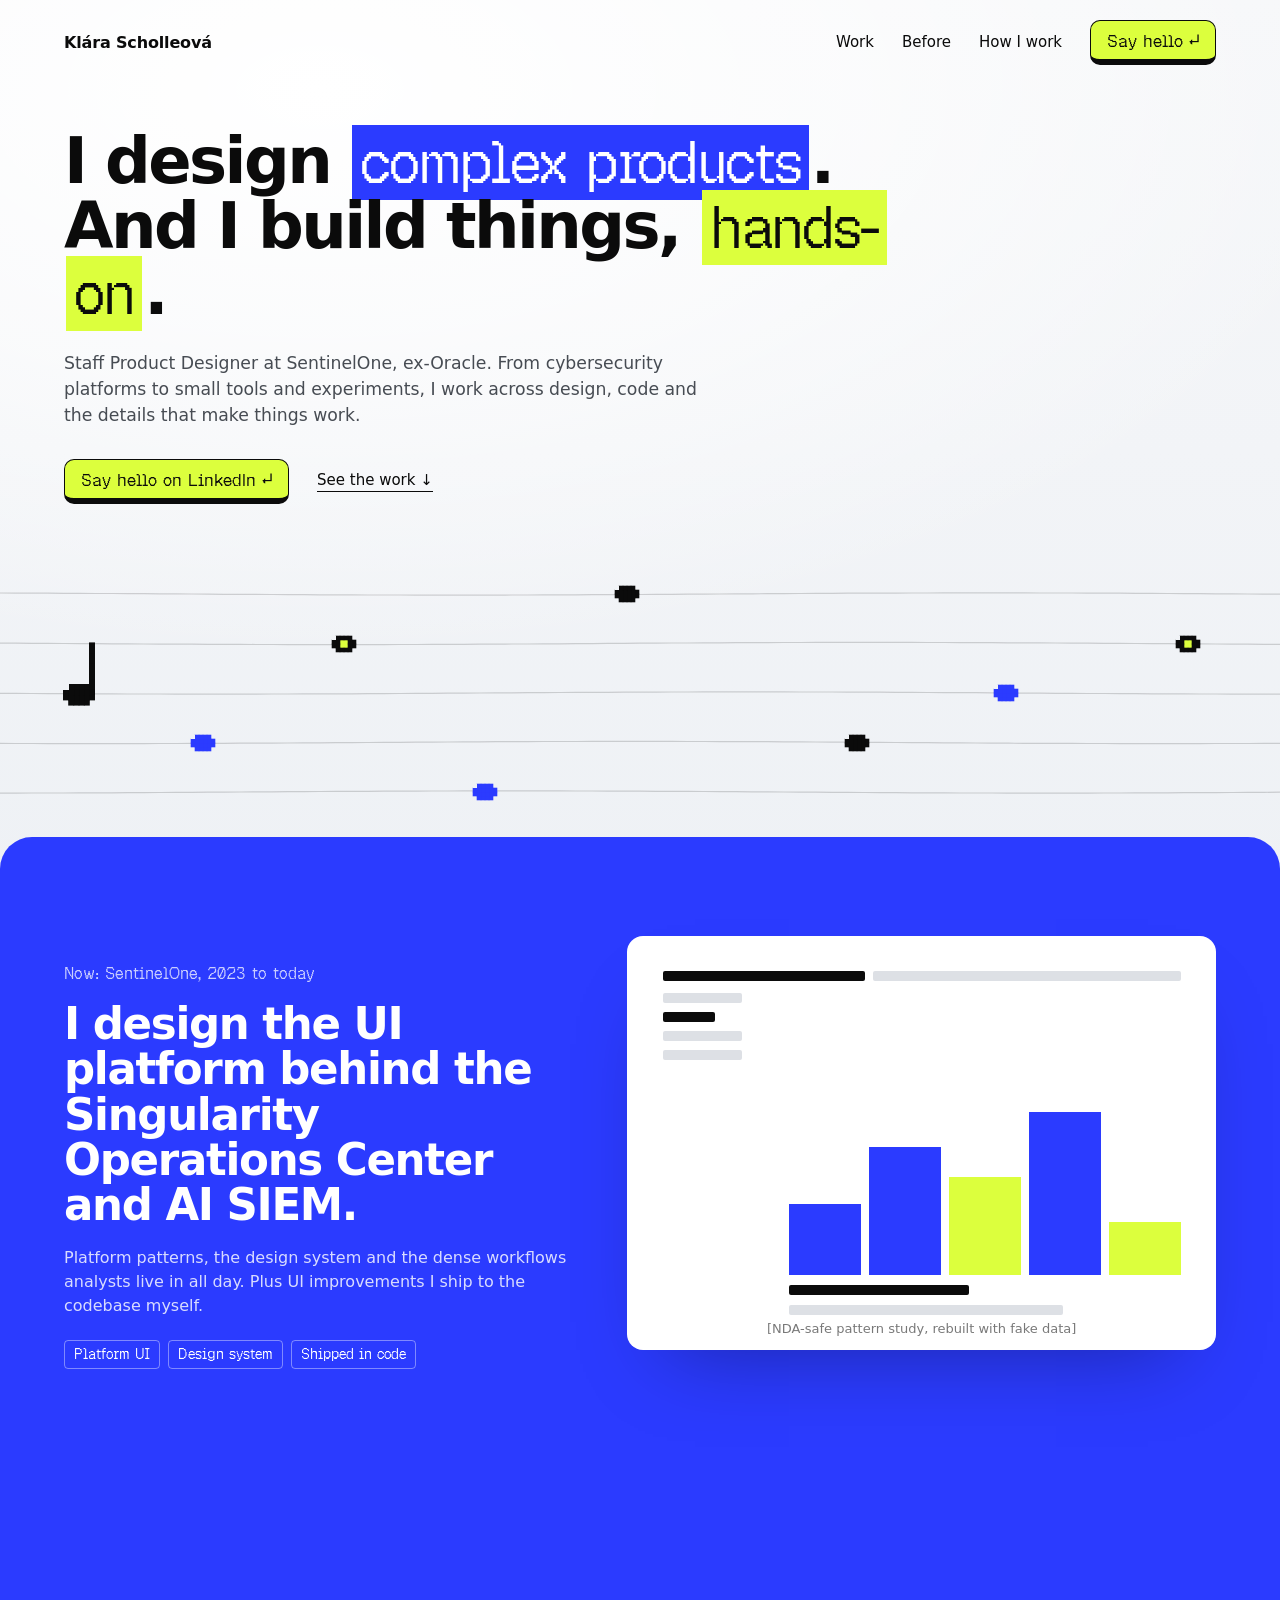
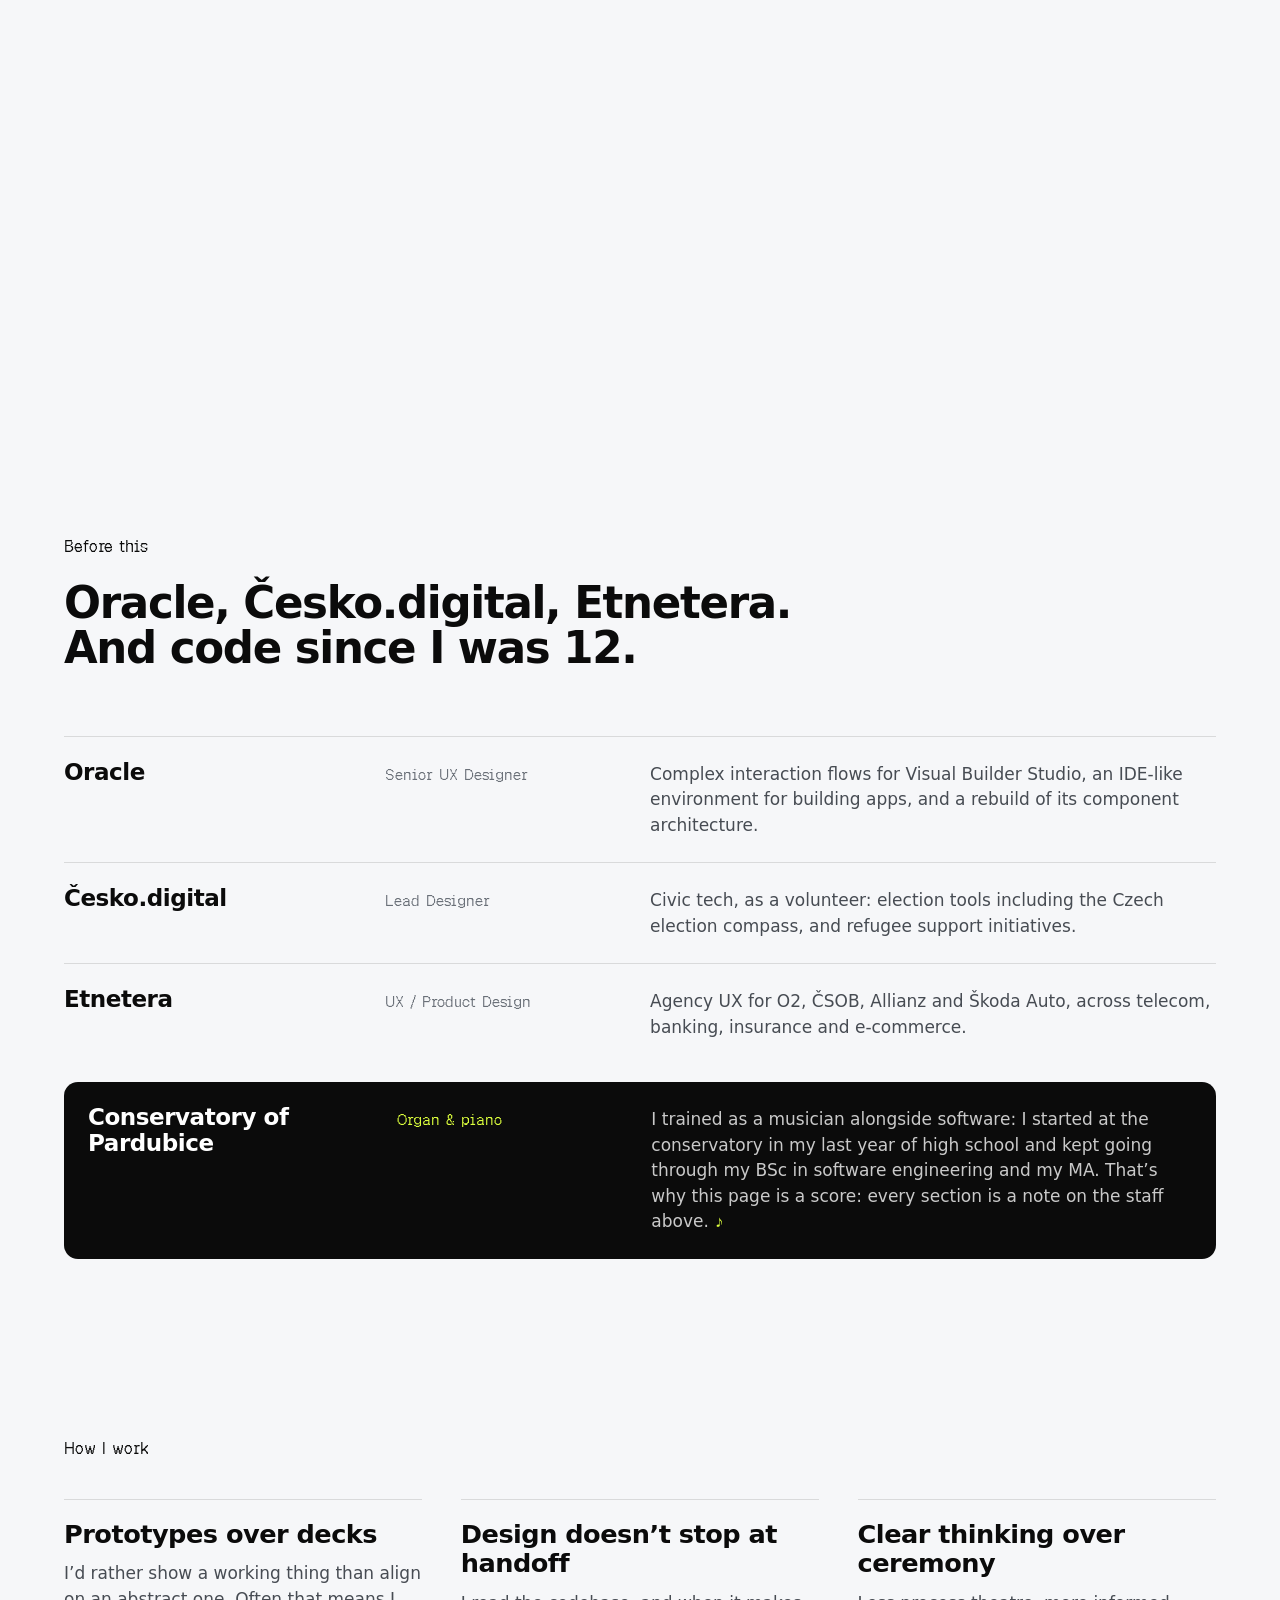
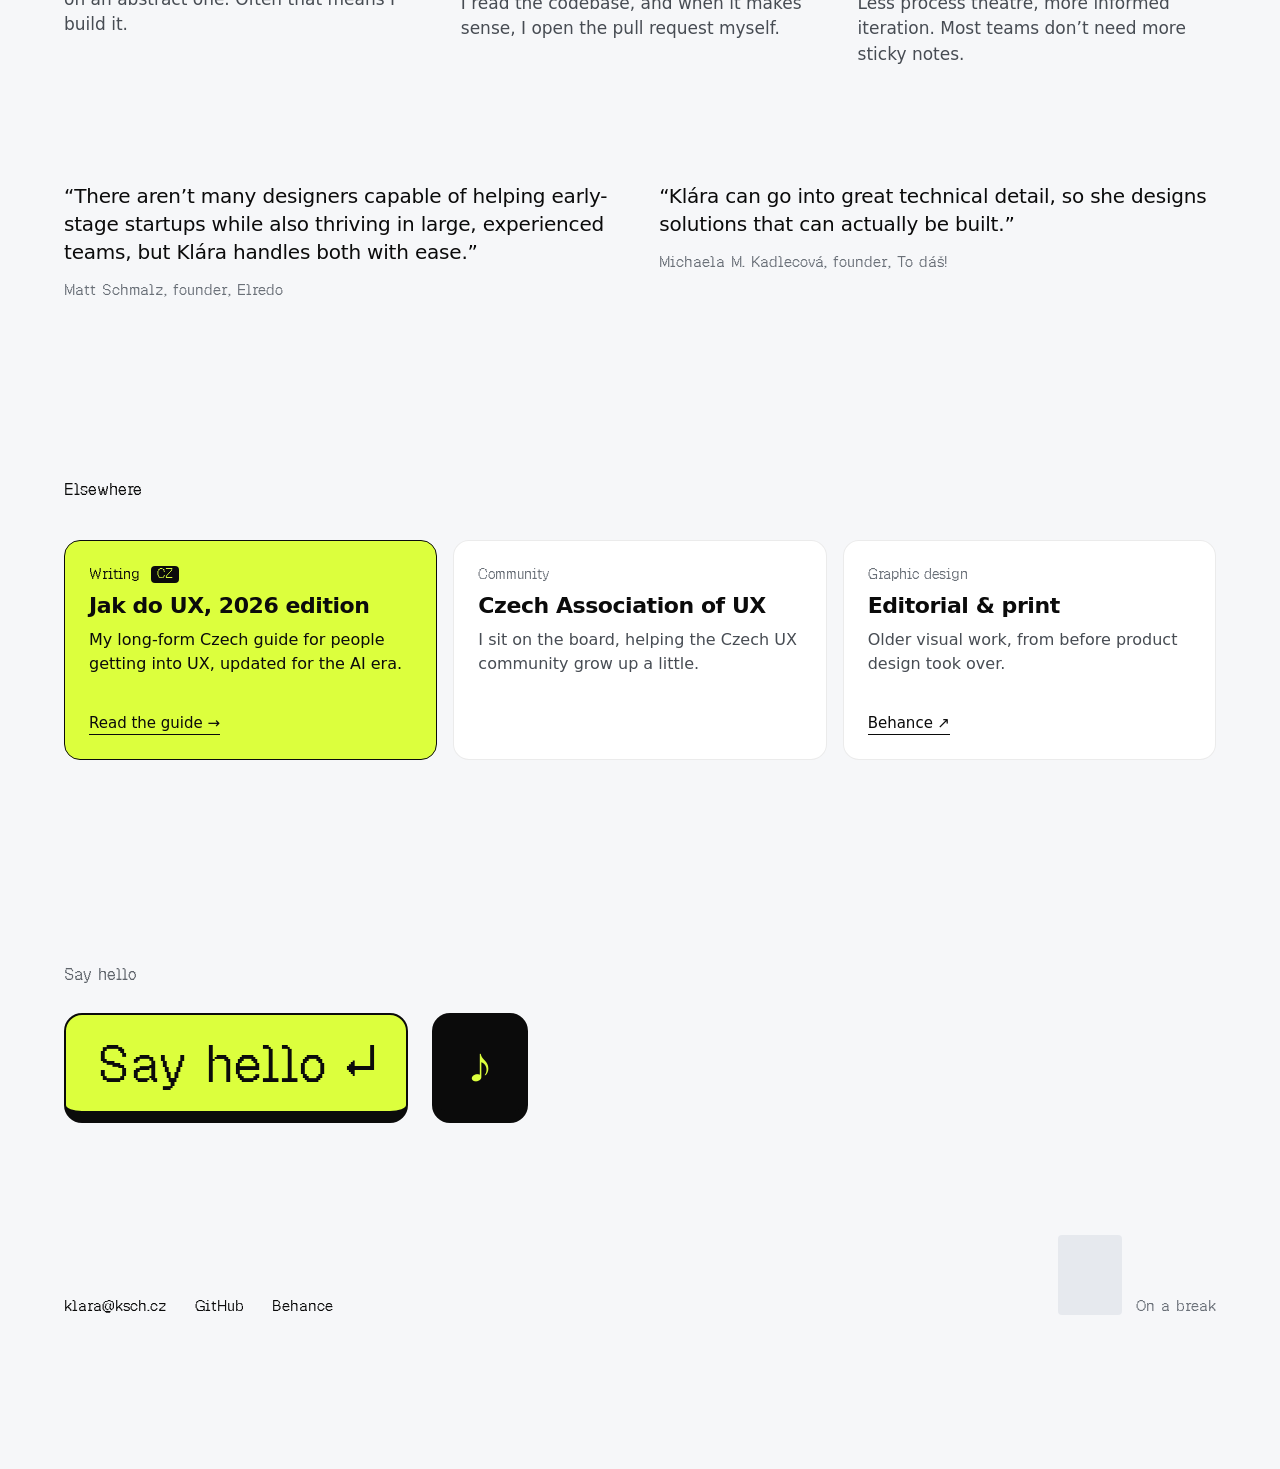
==== index.html @ 22f60520 "Homepage: contact email klara@ksch.cz, project links point straight to ksch.cz Co-Authored-By: Claud" ====
<!doctype html>
<html lang="en">
<head>
<meta charset="utf-8">
<meta name="viewport" content="width=device-width, initial-scale=1, viewport-fit=cover">
<title>Klára Scholleová — Staff Product Designer</title>
<meta name="description" content="Staff Product Designer at SentinelOne, ex-Oracle. I design complex products, and I build things, hands-on.">
<meta http-equiv="Content-Security-Policy" content="default-src 'self'; style-src 'self' 'unsafe-inline' https://fonts.googleapis.com; font-src 'self' https://fonts.gstatic.com; script-src 'self' 'unsafe-inline'; img-src 'self' data:; frame-src 'self' https://klarasch.github.io; connect-src 'self';">
<meta name="theme-color" content="#F6F7F9">
<link rel="preconnect" href="https://fonts.googleapis.com">
<link rel="preconnect" href="https://fonts.gstatic.com" crossorigin>
<link rel="stylesheet" href="https://fonts.googleapis.com/css2?family=Schibsted+Grotesk:wght@400;500;600&display=swap">
<link rel="preload" href="assets/fonts/geist-pixel-square.woff2" as="font" type="font/woff2" crossorigin>
<link rel="stylesheet" href="assets/home.css">
</head>
<body>

<div id="bg" aria-hidden="true"></div>

<div id="navbg" aria-hidden="true"></div>
<nav id="nav" aria-label="Main">
  <a href="#top" class="name" id="navName">Klára Scholleová</a>
  <div class="right">
    <div class="links" id="navLinks"><a class="lnk" href="#stage">Work</a><a class="lnk" href="#before">Before</a><a class="lnk" href="#how">How I work</a></div>
    <a class="key sm off" id="navHello" data-sent href="https://www.linkedin.com/in/klara-scholleova/" target="_blank" rel="noopener">Say hello ↵</a>
  </div>
</nav>

<!-- The page as a score: five lines, one note per section, a playhead for scroll. -->
<div id="staff" role="navigation" aria-label="Page score">
  <div id="staffTilt">
    <svg aria-hidden="true"><path id="sl0"/><path id="sl1"/><path id="sl2"/><path id="sl3"/><path id="sl4"/></svg>
    <div id="playhead"></div>
    <div id="notes"></div>
    <span id="nowTag"></span>
  </div>
</div>

<main>

<header id="top">
  <div id="heroInner">
    <h1>I design <span class="hl b">complex products</span>. And I build things, <span class="hl l">hands-on</span>.</h1>
    <p class="lede">Staff Product Designer at SentinelOne, ex-Oracle. From cybersecurity platforms to small tools and experiments, I work across design, code and the details that make things work.</p>
    <div class="ctas" id="heroCtas">
      <a class="key sm" data-sent href="https://www.linkedin.com/in/klara-scholleova/" target="_blank" rel="noopener">Say hello on LinkedIn ↵</a>
      <a class="lnk u" href="#stage">See the work ↓</a>
    </div>
  </div>
</header>

<section id="stage" aria-label="Selected work">
  <div id="stageInner">

    <article class="scene dark" data-bg="#2B3BFF" data-fg="#FFFFFF" data-label="SentinelOne" data-col="#2B3BFF" data-line="3">
      <div class="txt">
        <div class="eyebrow">Now: SentinelOne, 2023 to today</div>
        <h2>I design the UI platform behind the Singularity Operations Center and AI SIEM.</h2>
        <p>Platform patterns, the design system and the dense workflows analysts live in all day. Plus UI improvements I ship to the codebase myself.</p>
        <div class="tags"><span class="tag">Platform UI</span><span class="tag">Design system</span><span class="tag">Shipped in code</span></div>
      </div>
      <div class="vis">
        <div class="screen sk" style="background:#fff">
          <div class="row"><div class="bar a" style="background:#0B0B0B"></div><div class="bar b" style="background:#DDE0E5"></div></div>
          <div class="body">
            <div class="side"><div class="bar b" style="background:#DDE0E5"></div><div class="bar a" style="background:#0B0B0B"></div><div class="bar b" style="background:#DDE0E5"></div><div class="bar b" style="background:#DDE0E5"></div></div>
            <div class="main">
              <div class="cols"><div style="height:40%;background:#2B3BFF"></div><div style="height:72%;background:#2B3BFF"></div><div style="height:55%;background:#DCFF3D"></div><div style="height:92%;background:#2B3BFF"></div><div style="height:30%;background:#DCFF3D"></div></div>
              <div class="bar a" style="background:#0B0B0B"></div><div class="bar b" style="background:#DDE0E5"></div>
            </div>
          </div>
          <div class="media-note" style="color:#0B0B0B">[NDA-safe pattern study, rebuilt with fake data]</div>
        </div>
      </div>
    </article>

    <article class="scene" data-bg="#DCFF3D" data-fg="#0B0B0B" data-label="Slaydy" data-col="#DCFF3D" data-line="1">
      <div class="txt">
        <div class="eyebrow">Tools for designers <span class="num">01</span></div>
        <h2>Slaydy. A deck skill anyone can make their own.</h2>
        <p>A meta skill. I design the whole platform: the runtime, its UI, the layouts and the editing. Anyone can train it on their brand, and from then on it turns a sentence into a deck in that brand, still editable by hand.</p>
        <div class="tags"><span class="tag">Meta skill</span><span class="tag">Brand training</span><span class="tag">Editable HTML decks</span></div>
        <a class="go lnk u" href="https://ksch.cz/slaydy/" target="_blank" rel="noopener">See Slaydy ↗</a>
      </div>
      <div class="vis wide">
        <div class="screen" style="background:#e9e6df">
          <iframe title="Slaydy in motion" data-src="media/slaydy-promo.html" loading="lazy" tabindex="-1" style="background:#e9e6df"></iframe>
        </div>
      </div>
    </article>

    <article class="scene" data-bg="#FFFFFF" data-fg="#0B0B0B" data-label="Stavy" data-col="#2B3BFF" data-line="4">
      <div class="txt">
        <div class="eyebrow">Tools for designers <span class="num b">02</span></div>
        <h2>Stavy. Every state of a vibe-coded prototype, on one canvas.</h2>
        <p>Code prototypes lose the bird’s-eye view Figma gave us. Stavy brings it back: a map of every screen and state, a live player and guided tours, without touching the prototype’s code.</p>
        <div class="tags"><span class="tag">Open standard</span><span class="tag">State canvas</span><span class="tag">Guided tours</span></div>
        <a class="go lnk u" href="https://ksch.cz/stavy/" target="_blank" rel="noopener">See Stavy ↗</a>
      </div>
      <div class="vis wide">
        <div class="screen" style="background:#f4f4f5">
          <iframe title="Stavy in motion" data-src="media/stavy-promo.html" loading="lazy" tabindex="-1" style="background:#f4f4f5"></iframe>
        </div>
      </div>
    </article>

    <article class="scene dark" data-bg="#0B0B0B" data-fg="#FFFFFF" data-label="Koffbeat" data-col="#0B0B0B" data-line="0">
      <div class="txt">
        <div class="eyebrow">Experiments</div>
        <h2>Koffbeat. A rhythm trainer, made for fun and still useful.</h2>
        <p>Read a rhythm, tap it with one hand or two, and move up level by level, all the way to three against two.</p>
        <div class="tags"><span class="tag">Side project</span><span class="tag">One or two hands</span><span class="tag">EN / CZ</span></div>
        <a class="go lnk u" href="https://ksch.cz/koffbeat/" target="_blank" rel="noopener">Play Koffbeat ↗</a>
      </div>
      <div class="vis wide">
        <div class="screen" style="background:#f6f4f0">
          <iframe title="Koffbeat in motion" data-src="media/koffbeat-promo.html" loading="lazy" tabindex="-1" style="background:#f6f4f0"></iframe>
        </div>
      </div>
    </article>

  </div>
</section>

<section id="before" class="wrap">
  <div class="eyebrow">Before this</div>
  <h2 class="rv">Oracle, Česko.digital, Etnetera. And code since I was 12.</h2>
  <ul class="log rv">
    <li><span class="org">Oracle</span><span class="role">Senior UX Designer</span><p class="what">Complex interaction flows for Visual Builder Studio, an IDE-like environment for building apps, and a rebuild of its component architecture.</p></li>
    <li><span class="org">Česko.digital</span><span class="role">Lead Designer</span><p class="what">Civic tech, as a volunteer: election tools including the Czech election compass, and refugee support initiatives.</p></li>
    <li><span class="org">Etnetera</span><span class="role">UX / Product Design</span><p class="what">Agency UX for O2, ČSOB, Allianz and Škoda Auto, across telecom, banking, insurance and e-commerce.</p></li>
    <li class="music"><span class="org">Conservatory of Pardubice</span><span class="role">Organ &amp; piano</span><p class="what">I trained as a musician alongside software: I started at the conservatory in my last year of high school and kept going through my BSc in software engineering and my MA. That’s why this page is a score: every section is a note on the staff above. <span class="clefnote">♪</span></p></li>
  </ul>
</section>

<section id="how" class="wrap">
  <div class="eyebrow">How I work</div>
  <div class="principles">
    <div class="rv"><div class="t">Prototypes over decks</div><p>I’d rather show a working thing than align on an abstract one. Often that means I build it.</p></div>
    <div class="rv"><div class="t">Design doesn’t stop at handoff</div><p>I read the codebase, and when it makes sense, I open the pull request myself.</p></div>
    <div class="rv"><div class="t">Clear thinking over ceremony</div><p>Less process theatre, more informed iteration. Most teams don’t need more sticky notes.</p></div>
  </div>
  <div id="words" class="rv">
    <figure><blockquote>“There aren’t many designers capable of helping early-stage startups while also thriving in large, experienced teams, but Klára handles both with ease.”</blockquote><figcaption>Matt Schmalz, founder, Elredo</figcaption></figure>
    <figure><blockquote>“Klára can go into great technical detail, so she designs solutions that can actually be built.”</blockquote><figcaption>Michaela M. Kadlecová, founder, To dáš!</figcaption></figure>
  </div>
</section>

<section id="elsewhere" class="wrap">
  <div class="eyebrow">Elsewhere</div>
  <div class="cards">
    <a class="card lime rv" href="/jak-do-ux/"><span class="k">Writing <span class="num">CZ</span></span><span class="t">Jak do UX, 2026 edition</span><p>My long-form Czech guide for people getting into UX, updated for the AI era.</p><span class="more u" style="align-self:flex-start">Read the guide →</span></a>
    <div class="card rv"><span class="k">Community</span><span class="t">Czech Association of UX</span><p>I sit on the board, helping the Czech UX community grow up a little.</p></div>
    <a class="card rv" href="https://www.behance.net/klarasch" target="_blank" rel="noopener"><span class="k">Graphic design</span><span class="t">Editorial &amp; print</span><p>Older visual work, from before product design took over.</p><span class="more u" style="align-self:flex-start">Behance ↗</span></a>
  </div>
</section>

<footer id="hello" class="wrap">
  <div class="eyebrow">Say hello</div>
  <div class="keys">
    <a class="key lg" id="footHello" data-sent href="https://www.linkedin.com/in/klara-scholleova/" target="_blank" rel="noopener">Say hello ↵</a>
    <button class="key lg ink" id="playSch" aria-label="Play my name">♪</button>
  </div>
  <p id="schHint" aria-live="polite"></p>
  <div class="base">
    <div class="l"><a class="lnk" href="mailto:klara@ksch.cz">klara@ksch.cz</a><a class="lnk" href="https://github.com/klarasch" target="_blank" rel="noopener">GitHub</a><a class="lnk" href="https://www.behance.net/klarasch" target="_blank" rel="noopener">Behance</a></div>
    <div class="me"><div class="photo" role="img" aria-label="Photo of Klára"></div><div>On a break</div></div>
  </div>
</footer>

</main>

<script src="assets/home.js"></script>
</body>
</html>
---- assets/home.css ----
/* Klára Scholleová — homepage (scenes, keycap, plucked staff) */
@font-face {
  font-family: 'Geist Pixel Square';
  src: url('fonts/geist-pixel-square.woff2') format('woff2');
  font-display: swap;
}

:root {
  --blue: #2B3BFF;
  --ink: #0B0B0B;
  --lime: #DCFF3D;
  --mist: #F6F7F9;
  --grey: #474C53;
  --grey-2: #6A7078;
  --pad: clamp(20px, 5vw, 80px);
  --H: 900px;            /* viewport height, capped; set by JS */
  --hdr: 64px;           /* height scenes must clear on phones */
  --pix: 'Geist Pixel Square', ui-monospace, monospace;
  --ease: cubic-bezier(.2, .8, .2, 1);
}
@media (max-width: 719px) { :root { --pad: 20px; --hdr: 60px; } }

* { box-sizing: border-box; }
html { scroll-behavior: smooth; -webkit-text-size-adjust: 100%; }
body {
  margin: 0;
  background: var(--mist);
  color: var(--ink);
  font-family: 'Schibsted Grotesk', system-ui, sans-serif;
  -webkit-font-smoothing: antialiased;
  overflow-x: clip;
}
a { color: inherit; text-decoration: none; }
::selection { background: var(--lime); color: var(--ink); }
.pix { font-family: var(--pix); font-weight: 400; }
.lnk { transition: opacity .2s; }
.lnk:hover { opacity: .6; }
.u { border-bottom: 1px solid currentColor; padding-bottom: 2px; }
.sr { position: absolute; width: 1px; height: 1px; overflow: hidden; clip: rect(0 0 0 0); white-space: nowrap; }

/* ---------- background ---------- */
#bg {
  position: fixed; inset: 0; z-index: 0; pointer-events: none;
  background: linear-gradient(180deg, #F6F7F9 0%, #EEF1F5 100%);
}

/* ---------- keycap ---------- */
.key {
  position: relative; display: inline-flex; align-items: center; gap: 10px;
  font-family: var(--pix); color: var(--ink); background: var(--lime);
  border: 1.5px solid var(--ink); border-bottom-width: 6px; border-radius: 10px;
  cursor: pointer; user-select: none; -webkit-user-select: none;
  transform: perspective(500px) rotateX(var(--rx, 0deg)) rotateY(var(--ry, 0deg));
  transition: transform .35s cubic-bezier(.3, 1.9, .45, 1), border-bottom-width .1s;
}
.key:active { transform: perspective(500px) translateY(4px); border-bottom-width: 2px; transition: transform .06s, border-bottom-width .06s; }
.key.sm { font-size: 17px; padding: 9px 16px 7px; }
.key.lg { font-size: clamp(28px, 4vw, 56px); padding: .32em .6em .26em; border-width: 2px; border-bottom-width: 12px; border-radius: 18px; }
.key.lg:active { border-bottom-width: 4px; transform: perspective(500px) translateY(8px); }
.key.ink { background: var(--ink); color: var(--lime); }
.key:focus-visible { outline: 3px solid var(--blue); outline-offset: 4px; }
@keyframes pop { 0% { opacity: 0; transform: translate(-50%, 0) scale(.6); } 25% { opacity: 1; } 100% { opacity: 0; transform: translate(-50%, -70px) scale(1); } }
.pop {
  position: absolute; left: 50%; top: -8px; pointer-events: none;
  font-family: var(--pix); font-size: 28px; color: var(--ink); background: var(--lime);
  padding: 2px 6px; border-radius: 4px; animation: pop 1.1s ease-out forwards;
}

/* ---------- nav ---------- */
#navbg {
  position: fixed; top: 0; left: 0; right: 0; z-index: 7; pointer-events: none;
  height: 84px; background: rgba(246, 247, 249, .84);
  -webkit-backdrop-filter: blur(14px); backdrop-filter: blur(14px);
  border-bottom: 1px solid rgba(11, 11, 11, .06);
  opacity: 0; transition: opacity .3s;
}
#nav {
  position: fixed; top: 0; left: 0; right: 0; z-index: 8;
  display: flex; justify-content: space-between; align-items: center; gap: 16px;
  padding: 0 var(--pad); height: 84px; color: var(--ink); transition: color .4s;
}
#nav .name { font-size: 16px; font-weight: 600; letter-spacing: -.01em; white-space: nowrap; }
#nav .right { display: flex; align-items: center; gap: 28px; }
#nav .links { display: flex; gap: 28px; font-size: 15px; font-weight: 500; }
@media (max-width: 719px) { #nav .links { display: none; } }
/* the nav's Say hello only shows once the hero's own button has scrolled away (and not over the footer's) */
#navHello { transition: opacity .3s, transform .3s, visibility 0s; }
#navHello.off { opacity: 0; visibility: hidden; transform: translateY(-8px); pointer-events: none; transition: opacity .25s, transform .25s, visibility 0s .25s; }

/* ---------- staff ---------- */
#staff { position: fixed; inset: 0; z-index: 9; pointer-events: none; }
#staffTilt { position: absolute; inset: 0; transform-origin: 50% 70%; }
#staff svg { position: absolute; inset: 0; width: 100%; height: 100%; overflow: visible; }
#staff path { fill: none; stroke-width: 1.2; }
#playhead { position: absolute; width: 1.5px; transition: opacity .4s; }
#nowTag { position: absolute; font-family: var(--pix); font-size: 12px; white-space: nowrap; color: var(--blue); transition: opacity .3s; }
.nt { position: absolute; padding: 0; border: 0; background: transparent; cursor: pointer; width: 40px; height: 40px; pointer-events: auto; opacity: 0; transition: opacity .5s ease; -webkit-tap-highlight-color: transparent; }
.nt .hd { position: absolute; left: 50%; top: 50%; transition: transform .3s cubic-bezier(.3, 1.7, .5, 1); }
.nt:hover .hd, .nt:focus-visible .hd { transform: scale(1.35) !important; }
.nt .tip { position: absolute; left: 34px; top: 50%; transform: translateY(-50%); white-space: nowrap; font-family: var(--pix); font-size: 14px; opacity: 0; transition: opacity .2s; pointer-events: none; }
.nt:hover .tip, .nt:focus-visible .tip { opacity: 1; }
.nt:focus { outline: none; }

main { position: relative; z-index: 1; }
.wrap { max-width: 1600px; margin: 0 auto; padding-left: var(--pad); padding-right: var(--pad); }
.eyebrow { font-family: var(--pix); font-size: 16px; }

/* ---------- hero ---------- */
#top { position: relative; height: calc(var(--H) * .93); }
#heroInner { position: absolute; left: var(--pad); right: var(--pad); top: calc(84px + var(--H) * .05); }
#top h1 { margin: 0; font-size: clamp(34px, min(5vw, calc(var(--H) * .08)), 76px); line-height: 1.02; letter-spacing: -.04em; font-weight: 600; max-width: 13em; }
.hl { font-family: var(--pix); font-weight: 400; font-size: .9em; letter-spacing: -.04em; -webkit-box-decoration-break: clone; box-decoration-break: clone; padding: 0 .14em; margin: 0 .04em; }
.hl.b { background: var(--blue); color: #fff; }
.hl.l { background: var(--lime); color: var(--ink); }
#top .lede { margin: 26px 0 0; font-size: clamp(17px, 1.35vw, 20px); line-height: 1.5; color: var(--grey); max-width: 640px; }
#top .ctas { margin-top: 30px; display: flex; flex-wrap: wrap; align-items: center; gap: 16px 28px; }
#top .ctas .lnk { font-size: 15px; font-weight: 500; }
@media (max-width: 719px) {
  #heroInner { top: calc(72px + var(--H) * .03); }
  #top .lede { margin-top: 18px; }
  #top .ctas { margin-top: 22px; }
}

/* ---------- pinned scenes ---------- */
#stage { position: relative; }
#stageInner { position: sticky; top: 0; height: var(--H); overflow: hidden; background: var(--blue); transition: background .7s var(--ease); }
.scene { position: absolute; inset: 0; pointer-events: none; }
.scene.on { pointer-events: auto; }
.scene .txt, .scene .vis { opacity: 0; }
.scene .txt { transform: translateY(40px); transition: opacity .6s var(--ease), transform .8s var(--ease); }
.scene .vis { transform: translateY(70px) scale(.96); transition: opacity .6s var(--ease), transform .9s var(--ease); }
.scene.past .txt { transform: translateY(-40px); }
.scene.past .vis { transform: translateY(-70px) scale(.96); }
.scene.on .txt { opacity: 1; transform: none; transition-delay: 120ms; }
.scene.on .vis { opacity: 1; transform: translateY(var(--par, 0px)); }

.scene .txt { position: absolute; left: var(--pad); width: 40%; top: calc(var(--H) * .14); }
.scene .vis { position: absolute; right: var(--pad); width: 46%; top: calc(var(--H) * .11); height: calc(var(--H) * .46); }
.scene .vis.wide { height: auto; aspect-ratio: 16 / 9; max-height: calc(var(--H) * .46); }
.scene h2 { margin: 18px 0 0; font-size: clamp(30px, 3.4vw, 54px); line-height: 1.04; letter-spacing: -.03em; font-weight: 600; }
.scene p { margin: 18px 0 0; font-size: clamp(16px, 1.25vw, 19px); line-height: 1.5; opacity: .82; max-width: 520px; }
.scene .eyebrow { opacity: .75; }
.scene .eyebrow:has(.num) { opacity: 1; }
.num { display: inline-block; margin-left: 6px; padding: 1px 6px 2px; border-radius: 4px; font-family: var(--pix); font-size: .85em; line-height: 1.2; vertical-align: 1px; background: var(--ink); color: var(--lime); }
.num.b { background: var(--blue); color: #fff; }
.tags { margin-top: 22px; display: flex; flex-wrap: wrap; gap: 8px; }
.tag { font-family: var(--pix); font-size: 14px; padding: 4px 9px 5px; border-radius: 4px; border: 1px solid rgba(11, 11, 11, .3); }
.dark .tag { border-color: rgba(255, 255, 255, .4); }
.scene .go { display: inline-block; margin-top: 22px; font-size: 15px; font-weight: 500; }

.screen { position: absolute; inset: 0; border-radius: 16px; overflow: hidden; box-shadow: 0 40px 80px -40px rgba(0, 0, 0, .35); }
.screen.sk { padding: 6%; display: flex; flex-direction: column; gap: 12px; }
.sk .row { display: flex; gap: 8px; }
.sk .bar { height: 10px; border-radius: 2px; }
.sk .a { width: 46%; } .sk .b { width: 70%; }
.sk .body { display: flex; gap: 12px; flex: 1; min-height: 0; }
.sk .side { width: 22%; display: flex; flex-direction: column; gap: 9px; }
.sk .main { flex: 1; display: flex; flex-direction: column; gap: 10px; justify-content: flex-end; }
.sk .cols { display: flex; gap: 8px; align-items: flex-end; height: 55%; }
.sk .cols > div { flex: 1; }
.media-note { position: absolute; left: 0; right: 0; bottom: 14px; text-align: center; font-size: 13px; opacity: .55; }
.screen iframe { position: absolute; inset: 0; width: 100%; height: 100%; border: 0; pointer-events: none; background: #08080a; }
/* rendered at desktop size, then scaled to fit, so the app shows its desktop layout */
.screen iframe.scaled { inset: auto; left: 0; top: 0; width: 1280px; height: 800px; transform-origin: 0 0; transform: scale(var(--fit, .5)); }

@media (max-width: 719px) {
  .scene { display: flex; flex-direction: column; gap: 22px; padding: calc(var(--hdr) + 14px) 20px 24px; }
  .scene .txt, .scene .vis { position: relative; left: auto; right: auto; top: auto; width: auto; }
  .scene .vis, .scene .vis.wide { height: auto; aspect-ratio: 16 / 10; max-height: none; flex: none; }
  .scene .vis.wide { aspect-ratio: 16 / 9; }
  .scene h2 { margin-top: 12px; font-size: clamp(24px, 7vw, 30px); }
  .scene p { margin-top: 12px; font-size: 15.5px; }
  .tags { margin-top: 14px; }
  .scene .go { margin-top: 14px; }
  .tag { font-size: 12px; }
  .media-note { font-size: 11px; bottom: 8px; }
}
@media (max-width: 719px) {
  /* keep the bottom fifth free for the big staff */
  .scene { gap: 18px; padding-bottom: calc(var(--H) * .2); }
}
@media (max-width: 719px) and (max-height: 760px) {
  .scene .tags { display: none; }
  .scene h2 { font-size: 24px; }
  .scene p { font-size: 14.5px; line-height: 1.45; }
}

/* ---------- reveal ---------- */
.rv { opacity: 0; transform: translateY(40px); transition: opacity 1s var(--ease), transform 1s var(--ease); }
.rv.seen { opacity: 1; transform: none; }

/* ---------- before ---------- */
#before { padding-top: clamp(140px, 14vw, 220px); }
#before h2, #how h2, #elsewhere h2 { margin: 24px 0 0; font-size: clamp(30px, 3.4vw, 54px); line-height: 1.04; letter-spacing: -.03em; font-weight: 600; max-width: 18em; }
.log { margin: clamp(40px, 5vw, 64px) 0 0; padding: 0; list-style: none; }
.log li { display: grid; grid-template-columns: minmax(180px, 1fr) minmax(160px, .8fr) 2fr; gap: 8px clamp(20px, 3vw, 48px); padding: 22px 0 24px; border-top: 1px solid rgba(11, 11, 11, .12); align-items: baseline; }
.log li:last-child { border-bottom: 1px solid rgba(11, 11, 11, .12); }
.log .org { font-size: clamp(20px, 1.8vw, 26px); font-weight: 600; letter-spacing: -.02em; }
.log .role { font-family: var(--pix); font-size: 15px; color: var(--grey-2); }
.log .what { font-size: 17px; line-height: 1.5; color: var(--grey); margin: 0; max-width: 620px; }
.log li.music { background: var(--ink); color: #fff; border-radius: 14px; padding: 22px 24px 24px; margin-top: 18px; border: 0; }
.log li.music .role { color: var(--lime); }
.log li.music .what { color: rgba(255, 255, 255, .78); }
.clefnote { font-family: var(--pix); color: var(--lime); }
@media (max-width: 860px) {
  .log li { grid-template-columns: 1fr; gap: 4px; }
  .log .what { margin-top: 6px; }
}

/* ---------- how ---------- */
#how { padding-top: clamp(140px, 14vw, 220px); }
.principles { margin-top: 40px; display: flex; flex-wrap: wrap; gap: 40px clamp(24px, 3vw, 48px); }
.principles > div { flex: 1 1 260px; border-top: 1px solid rgba(11, 11, 11, .12); padding-top: 20px; }
.principles > div:nth-child(2) { transition-delay: 120ms; }
.principles > div:nth-child(3) { transition-delay: 240ms; }
.principles .t { font-size: clamp(22px, 2vw, 28px); font-weight: 600; letter-spacing: -.02em; line-height: 1.15; }
.principles p { margin: 12px 0 0; font-size: 17px; line-height: 1.5; color: var(--grey); }
#words { margin-top: clamp(80px, 9vw, 130px); display: flex; flex-wrap: wrap; gap: 32px clamp(24px, 3vw, 48px); }
#words figure { flex: 1 1 380px; margin: 0; }
#words blockquote { margin: 0; font-size: 20px; line-height: 1.4; letter-spacing: -.01em; }
#words figcaption { margin-top: 14px; font-family: var(--pix); font-size: 15px; color: var(--grey-2); }

/* ---------- elsewhere ---------- */
#elsewhere { padding-top: clamp(140px, 14vw, 220px); }
.cards { margin-top: 40px; display: grid; grid-template-columns: repeat(auto-fit, minmax(260px, 1fr)); gap: 16px; }
.card { display: flex; flex-direction: column; gap: 10px; padding: 24px; border-radius: 16px; background: #fff; border: 1px solid rgba(11, 11, 11, .08); min-height: 220px; transition: transform .35s cubic-bezier(.3, 1.9, .45, 1), box-shadow .3s; }
a.card:hover { transform: translateY(-4px); box-shadow: 0 24px 50px -30px rgba(0, 0, 0, .35); }
.card .k { font-family: var(--pix); font-size: 14px; color: var(--grey-2); }
.card .t { font-size: 22px; font-weight: 600; letter-spacing: -.02em; line-height: 1.15; }
.card p { margin: 0; font-size: 16px; line-height: 1.5; color: var(--grey); }
.card .more { margin-top: auto; font-size: 15px; font-weight: 500; }
.card.lime { background: var(--lime); border-color: var(--ink); }
.card.lime p, .card.lime .k { color: var(--ink); }

/* ---------- footer ---------- */
#hello { padding-top: clamp(160px, 16vw, 260px); padding-bottom: clamp(120px, 12vw, 180px); }
#hello .eyebrow { color: #5F646B; }
#hello .keys { margin-top: 28px; display: flex; flex-wrap: wrap; align-items: flex-end; gap: 20px 24px; }
#schHint { margin: 20px 0 0; font-family: var(--pix); font-size: 15px; color: var(--grey-2); min-height: 20px; }
#hello .base { margin-top: 72px; display: flex; flex-wrap: wrap; justify-content: space-between; align-items: flex-end; gap: 32px; font-family: var(--pix); font-size: 15px; }
#hello .base .l { display: flex; gap: 28px; flex-wrap: wrap; }
#hello .me { display: flex; align-items: flex-end; gap: 14px; color: var(--grey-2); }
#hello .photo { width: 64px; height: 80px; background: #E6E9EE; border-radius: 4px; }

@media (prefers-reduced-motion: reduce) {
  html { scroll-behavior: auto; }
  .rv, .scene .txt, .scene .vis { transition-duration: .01s !important; }
}
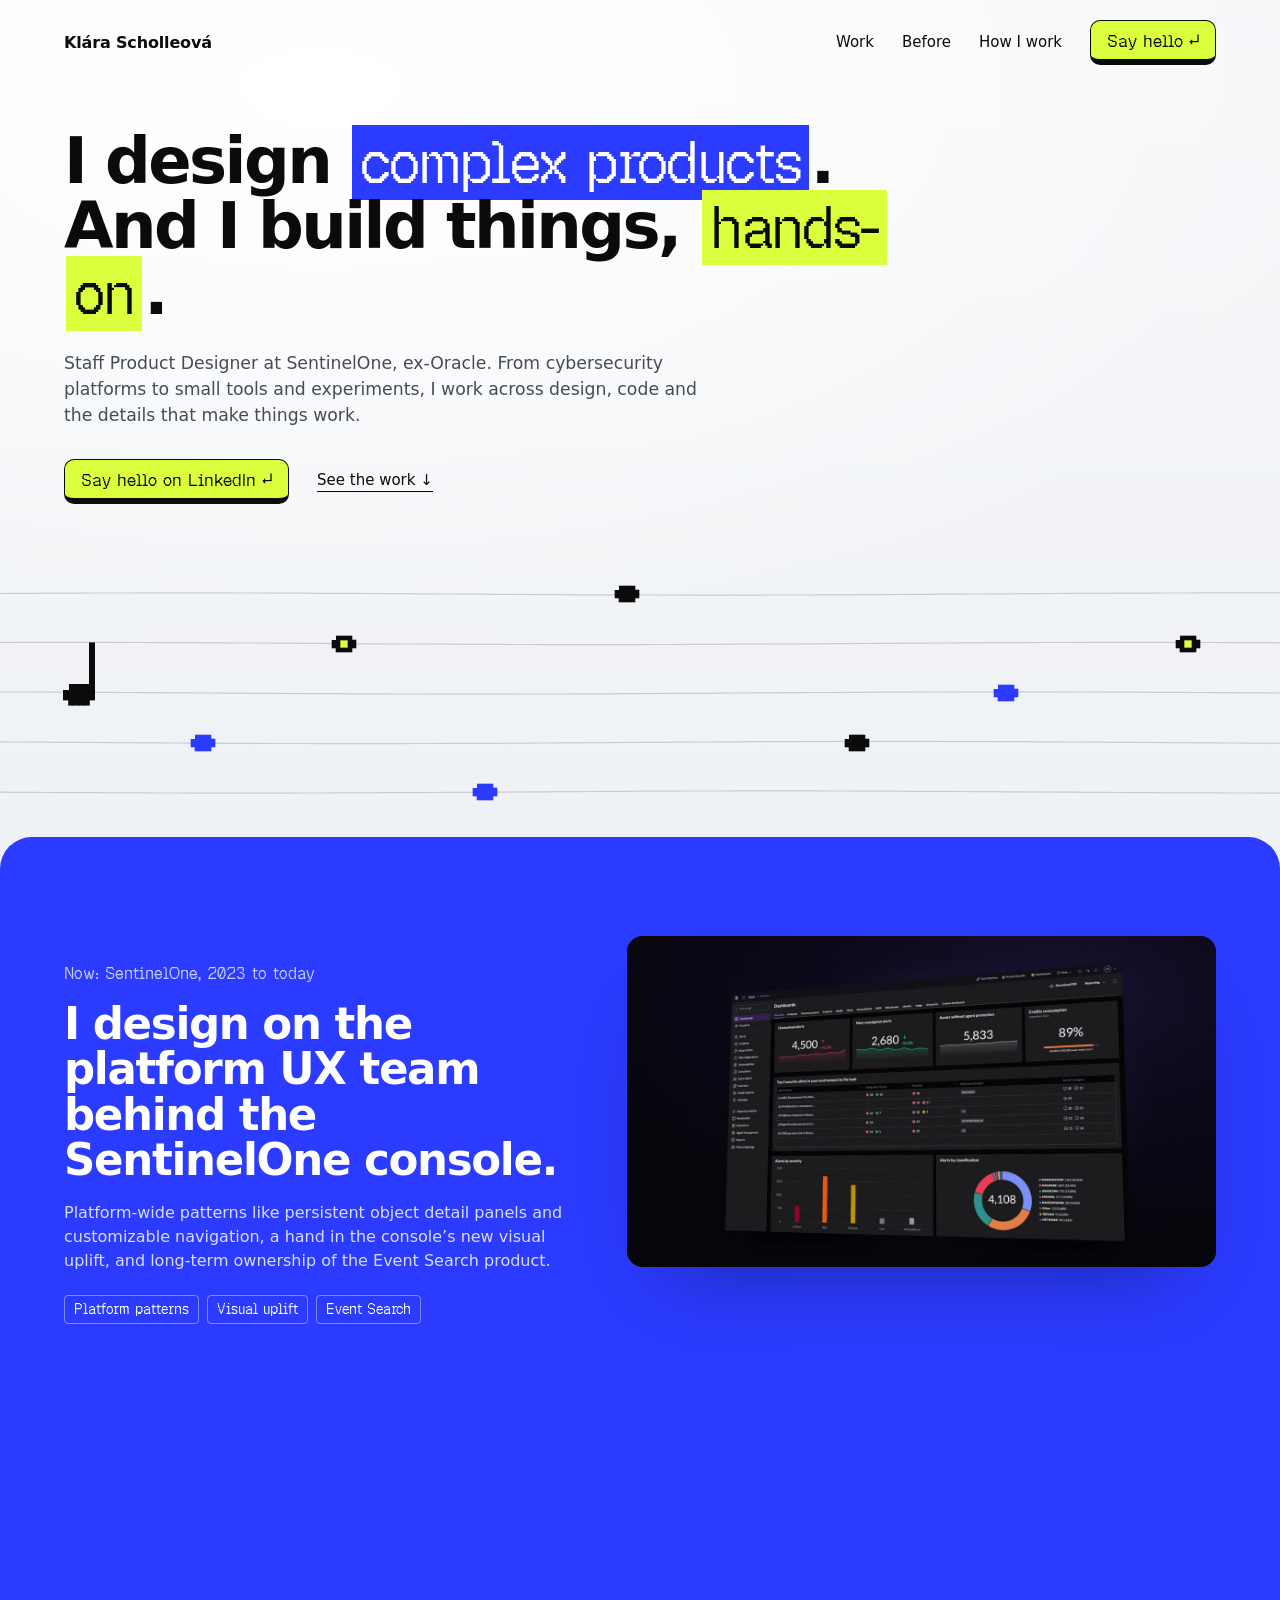
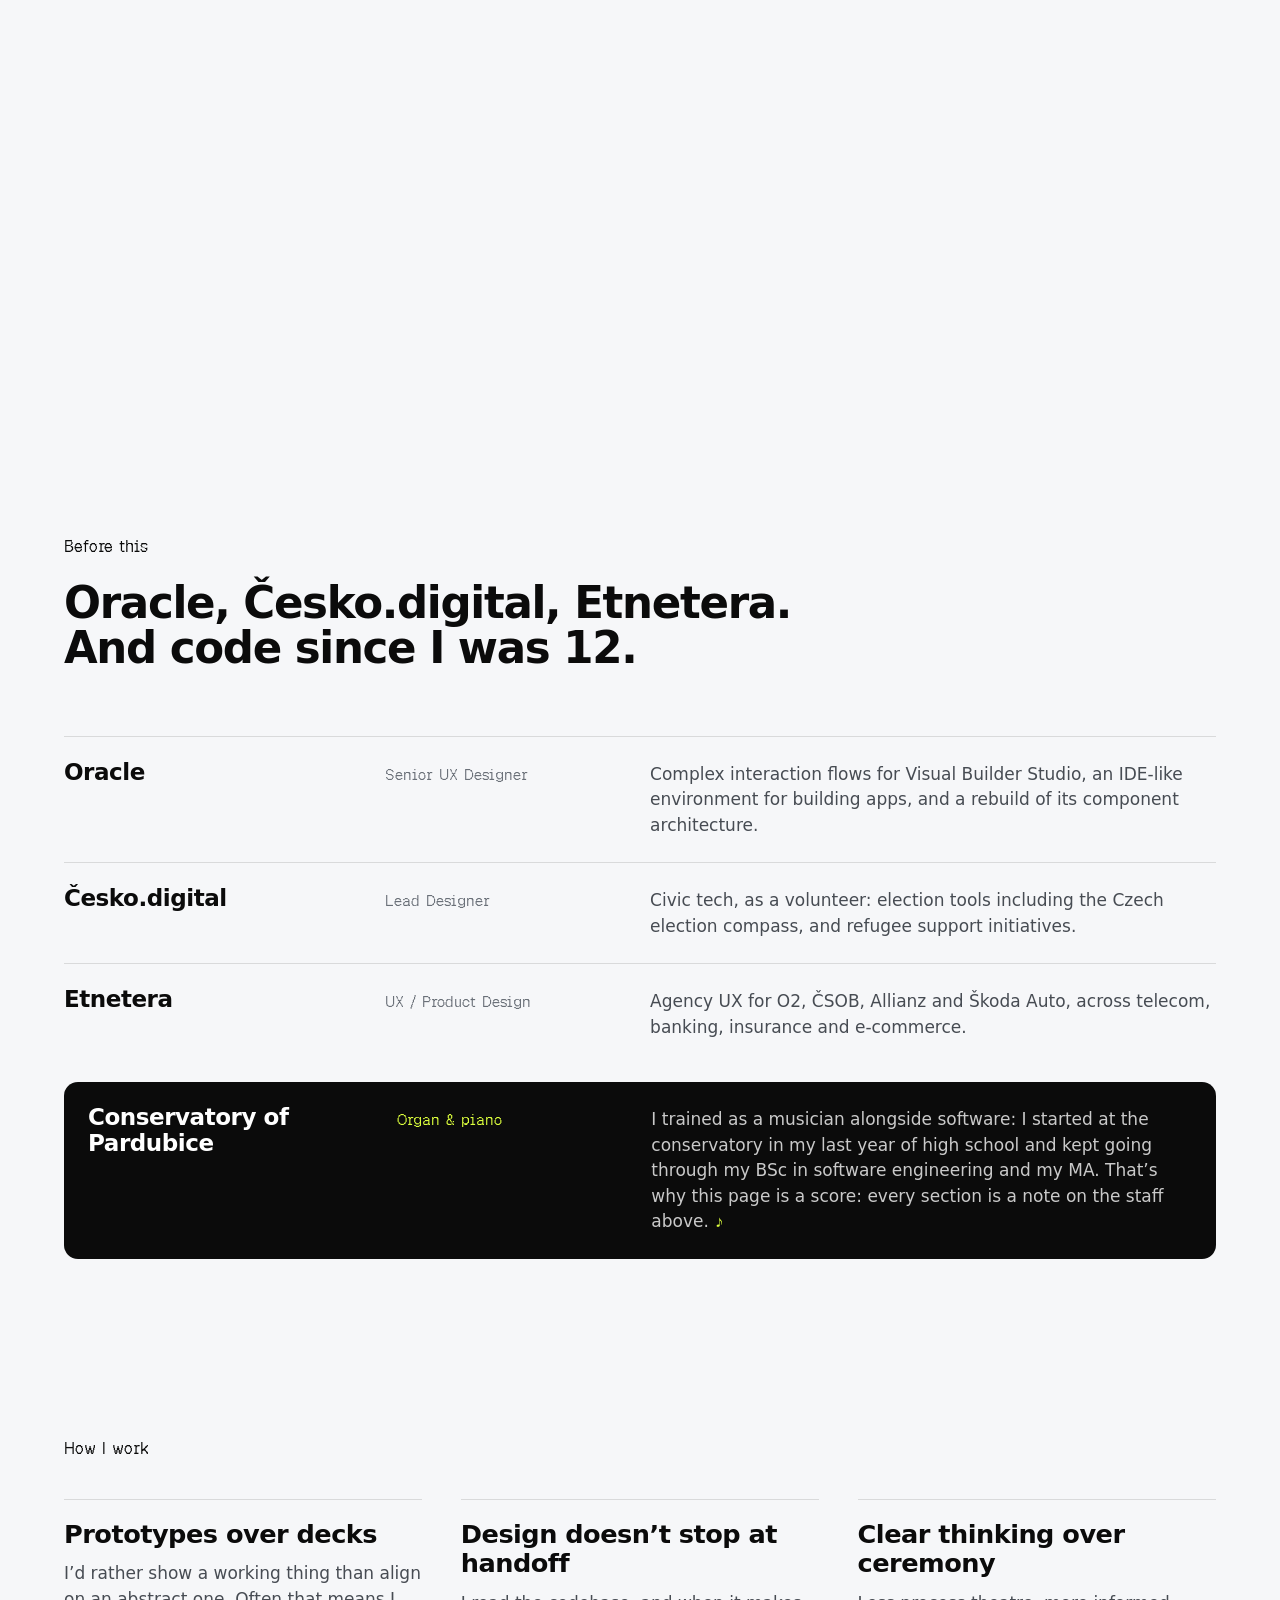
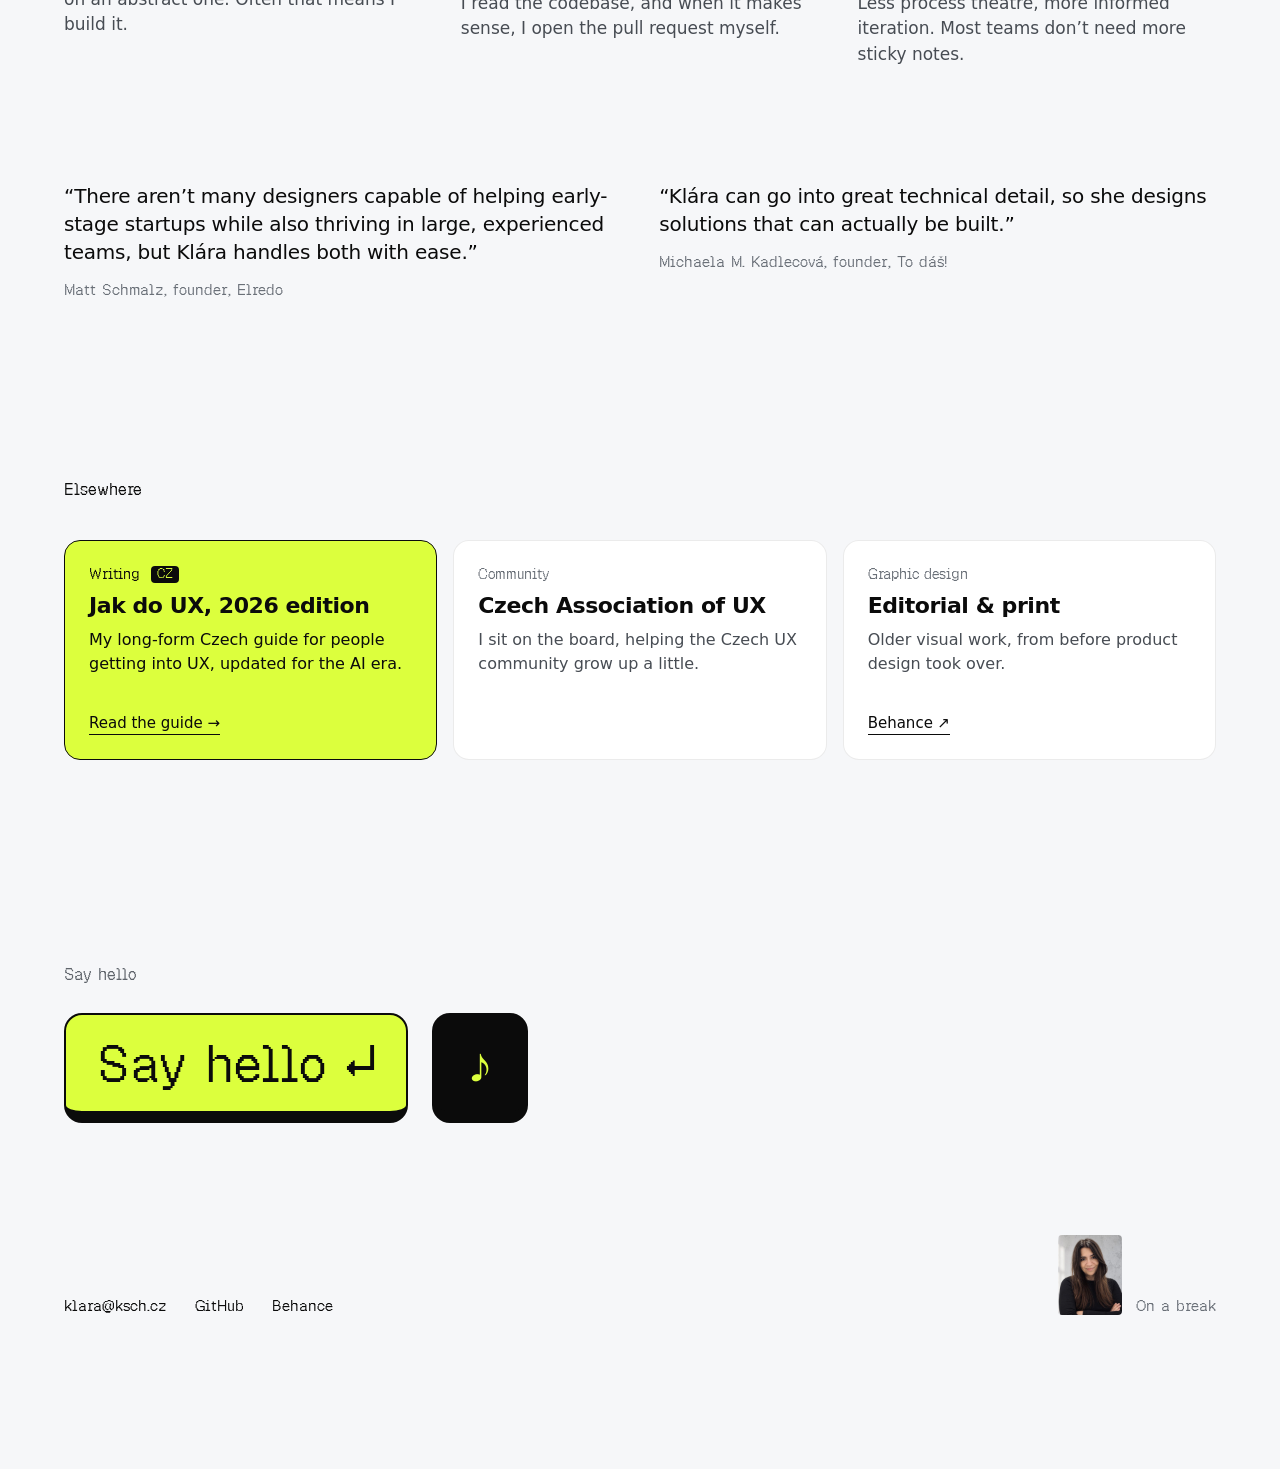
==== commit 5cffb239: "Homepage: SentinelOne console video and new copy, real photo in the footer - Console loop compressed" ====
--- a/index.html
+++ b/index.html
@@ -55,21 +55,13 @@
     <article class="scene dark" data-bg="#2B3BFF" data-fg="#FFFFFF" data-label="SentinelOne" data-col="#2B3BFF" data-line="3">
       <div class="txt">
         <div class="eyebrow">Now: SentinelOne, 2023 to today</div>
-        <h2>I design the UI platform behind the Singularity Operations Center and AI SIEM.</h2>
-        <p>Platform patterns, the design system and the dense workflows analysts live in all day. Plus UI improvements I ship to the codebase myself.</p>
-        <div class="tags"><span class="tag">Platform UI</span><span class="tag">Design system</span><span class="tag">Shipped in code</span></div>
+        <h2>I design on the platform UX team behind the SentinelOne console.</h2>
+        <p>Platform-wide patterns like persistent object detail panels and customizable navigation, a hand in the console’s new visual uplift, and long-term ownership of the Event Search product.</p>
+        <div class="tags"><span class="tag">Platform patterns</span><span class="tag">Visual uplift</span><span class="tag">Event Search</span></div>
       </div>
-      <div class="vis">
-        <div class="screen sk" style="background:#fff">
-          <div class="row"><div class="bar a" style="background:#0B0B0B"></div><div class="bar b" style="background:#DDE0E5"></div></div>
-          <div class="body">
-            <div class="side"><div class="bar b" style="background:#DDE0E5"></div><div class="bar a" style="background:#0B0B0B"></div><div class="bar b" style="background:#DDE0E5"></div><div class="bar b" style="background:#DDE0E5"></div></div>
-            <div class="main">
-              <div class="cols"><div style="height:40%;background:#2B3BFF"></div><div style="height:72%;background:#2B3BFF"></div><div style="height:55%;background:#DCFF3D"></div><div style="height:92%;background:#2B3BFF"></div><div style="height:30%;background:#DCFF3D"></div></div>
-              <div class="bar a" style="background:#0B0B0B"></div><div class="bar b" style="background:#DDE0E5"></div>
-            </div>
-          </div>
-          <div class="media-note" style="color:#0B0B0B">[NDA-safe pattern study, rebuilt with fake data]</div>
+      <div class="vis wide">
+        <div class="screen" style="background:#0d0a1a">
+          <video autoplay muted loop playsinline preload="metadata" poster="media/sentinelone-poster.jpg" aria-label="The SentinelOne console: dashboards, alerts and Event Search"><source src="media/sentinelone-loop.mp4" type="video/mp4"></video>
         </div>
       </div>
     </article>
@@ -164,7 +156,7 @@
   <p id="schHint" aria-live="polite"></p>
   <div class="base">
     <div class="l"><a class="lnk" href="mailto:klara@ksch.cz">klara@ksch.cz</a><a class="lnk" href="https://github.com/klarasch" target="_blank" rel="noopener">GitHub</a><a class="lnk" href="https://www.behance.net/klarasch" target="_blank" rel="noopener">Behance</a></div>
-    <div class="me"><div class="photo" role="img" aria-label="Photo of Klára"></div><div>On a break</div></div>
+    <div class="me"><img class="photo" src="media/klara.jpg" alt="Klára Scholleová" width="64" height="80" loading="lazy"><div>On a break</div></div>
   </div>
 </footer>
 
--- a/assets/home.css
+++ b/assets/home.css
@@ -159,6 +159,7 @@
 .sk .cols { display: flex; gap: 8px; align-items: flex-end; height: 55%; }
 .sk .cols > div { flex: 1; }
 .media-note { position: absolute; left: 0; right: 0; bottom: 14px; text-align: center; font-size: 13px; opacity: .55; }
+.screen video { position: absolute; inset: 0; width: 100%; height: 100%; object-fit: cover; display: block; }
 .screen iframe { position: absolute; inset: 0; width: 100%; height: 100%; border: 0; pointer-events: none; background: #08080a; }
 /* rendered at desktop size, then scaled to fit, so the app shows its desktop layout */
 .screen iframe.scaled { inset: auto; left: 0; top: 0; width: 1280px; height: 800px; transform-origin: 0 0; transform: scale(var(--fit, .5)); }
@@ -240,7 +241,7 @@
 #hello .base { margin-top: 72px; display: flex; flex-wrap: wrap; justify-content: space-between; align-items: flex-end; gap: 32px; font-family: var(--pix); font-size: 15px; }
 #hello .base .l { display: flex; gap: 28px; flex-wrap: wrap; }
 #hello .me { display: flex; align-items: flex-end; gap: 14px; color: var(--grey-2); }
-#hello .photo { width: 64px; height: 80px; background: #E6E9EE; border-radius: 4px; }
+#hello .photo { width: 64px; height: 80px; background: #E6E9EE; border-radius: 4px; object-fit: cover; display: block; }
 
 @media (prefers-reduced-motion: reduce) {
   html { scroll-behavior: auto; }
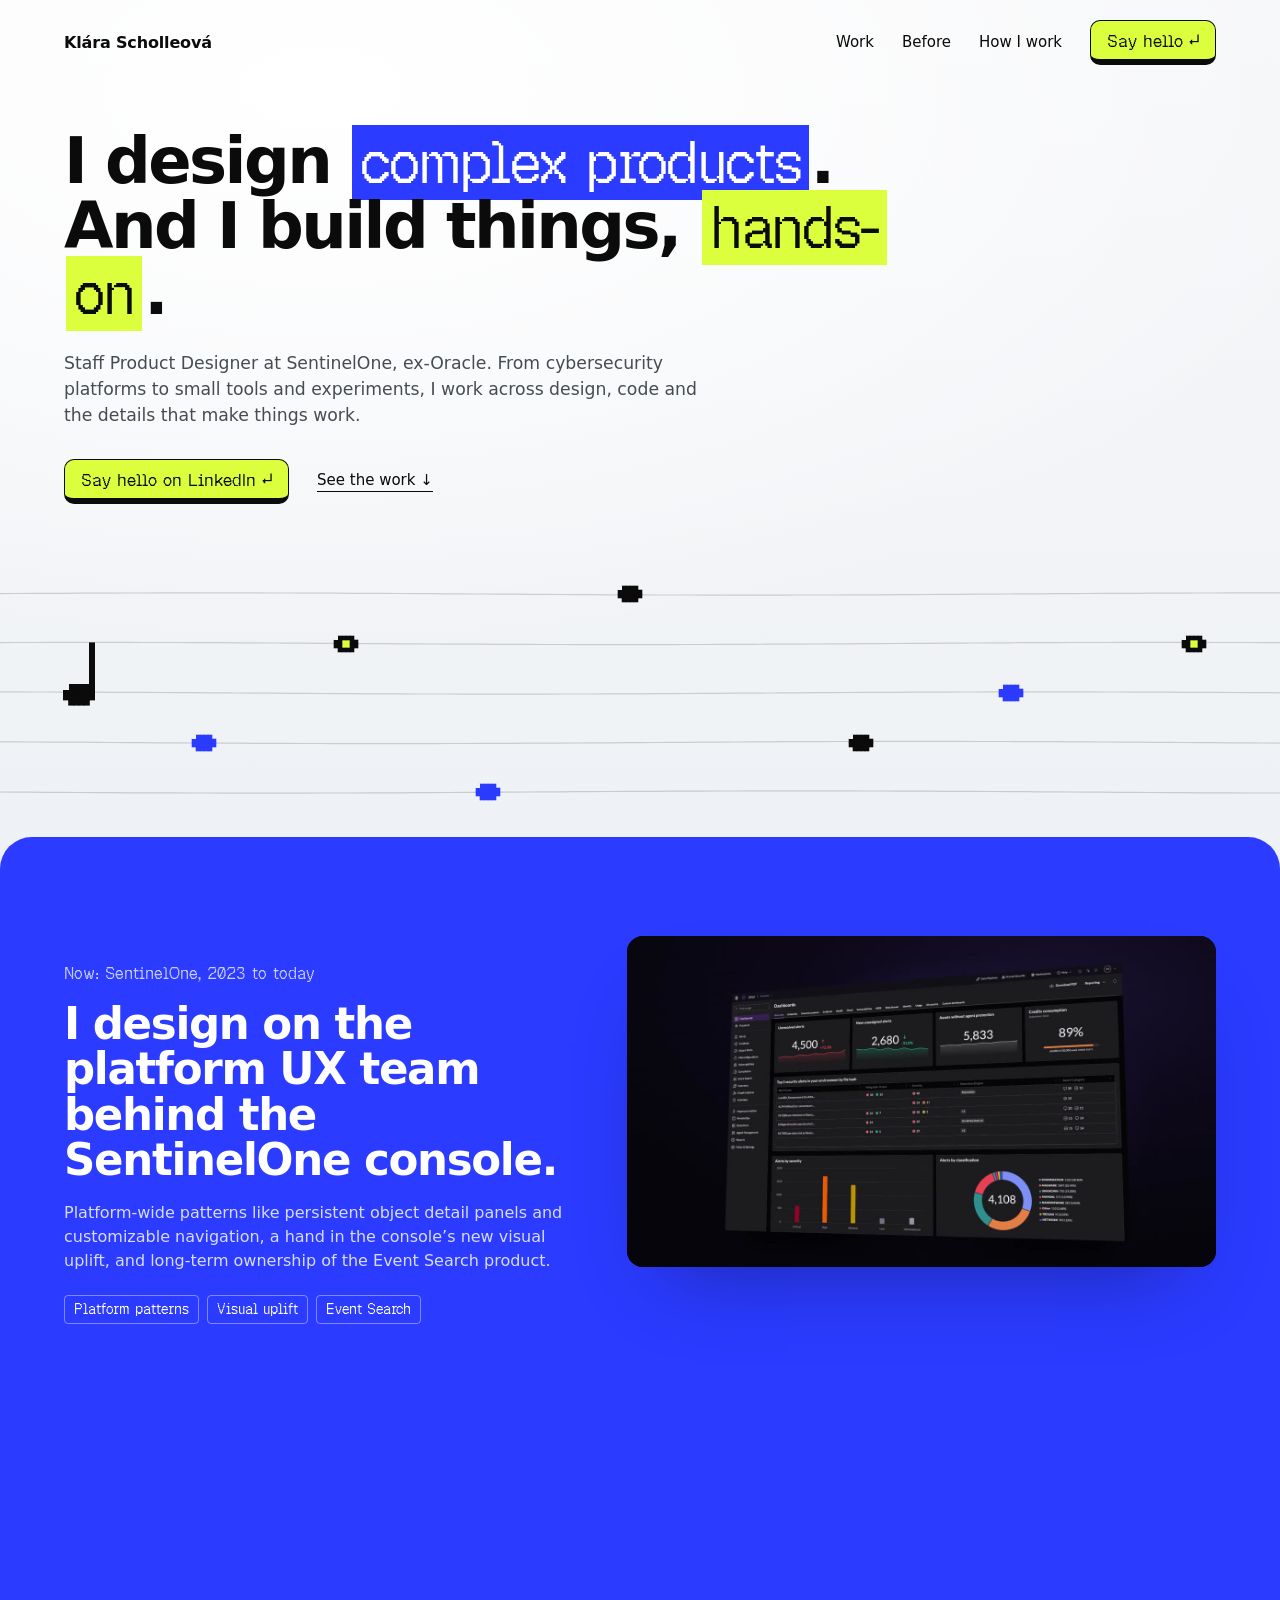
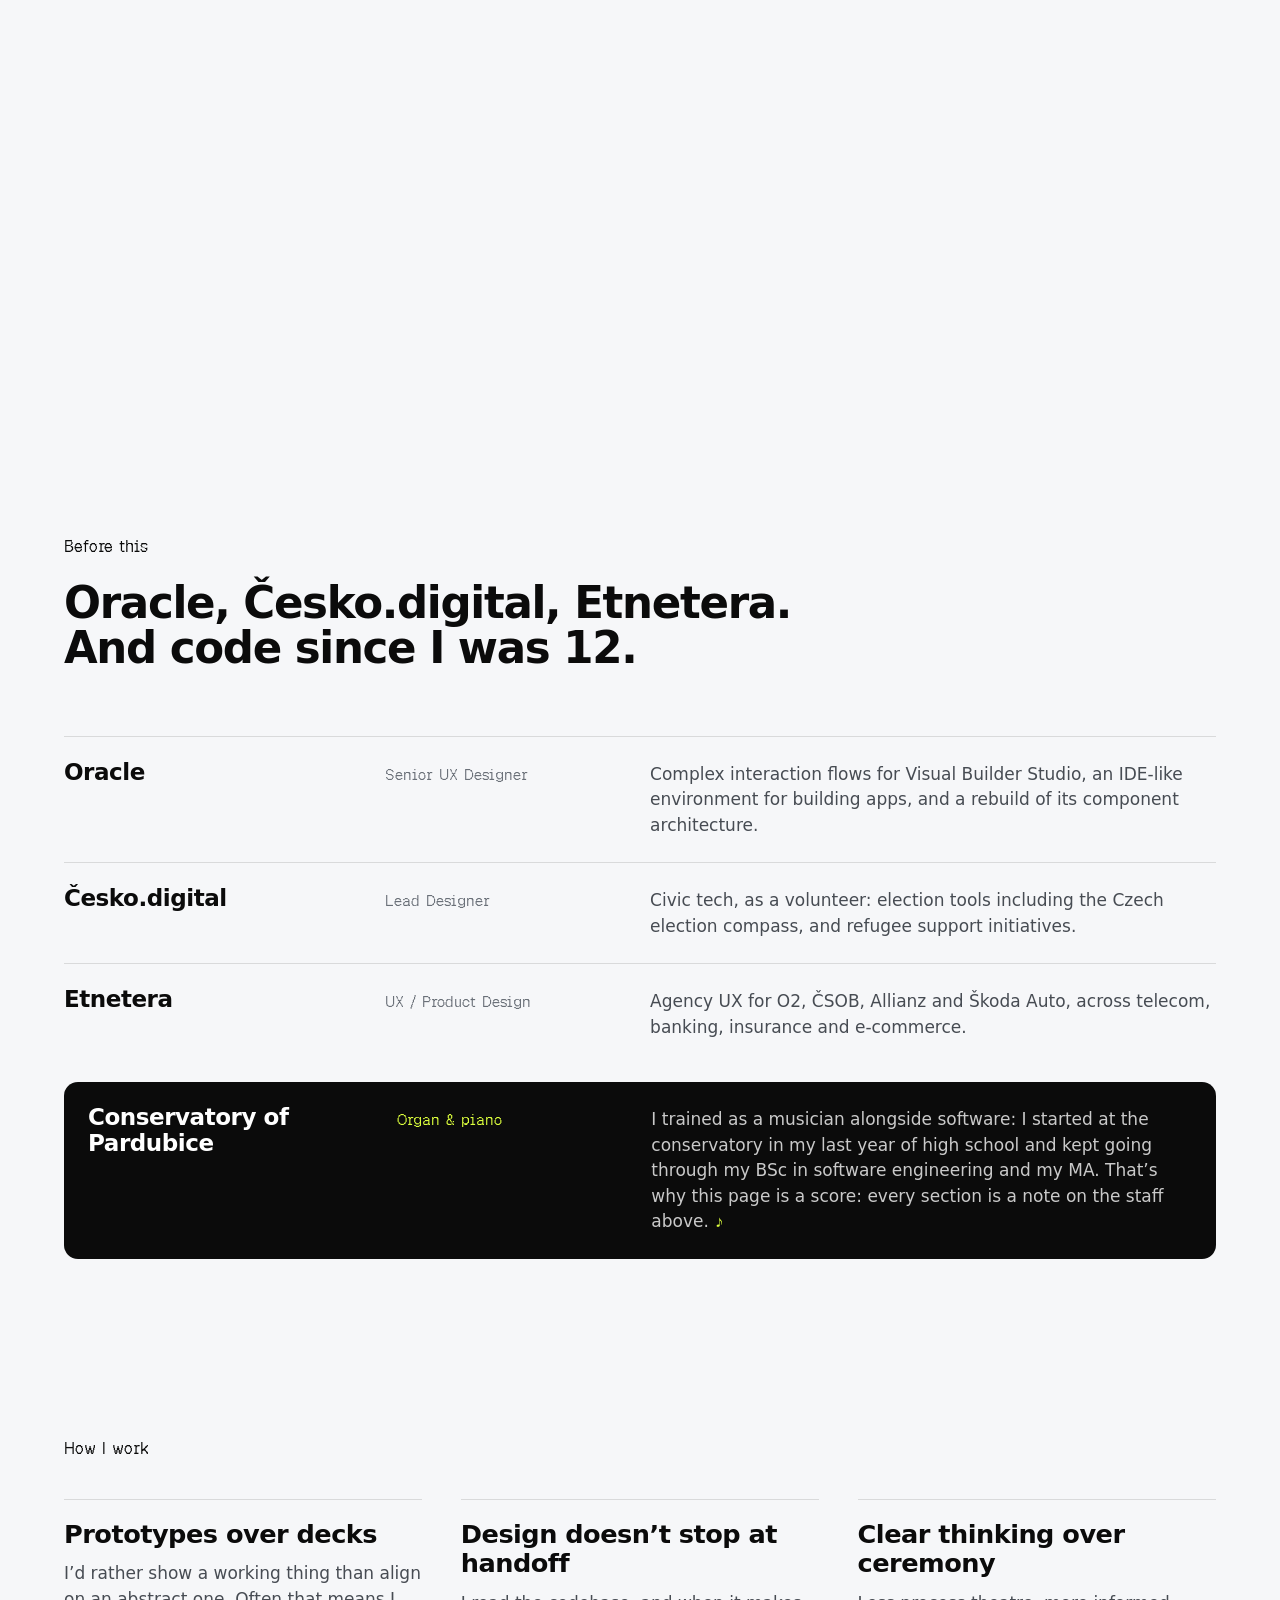
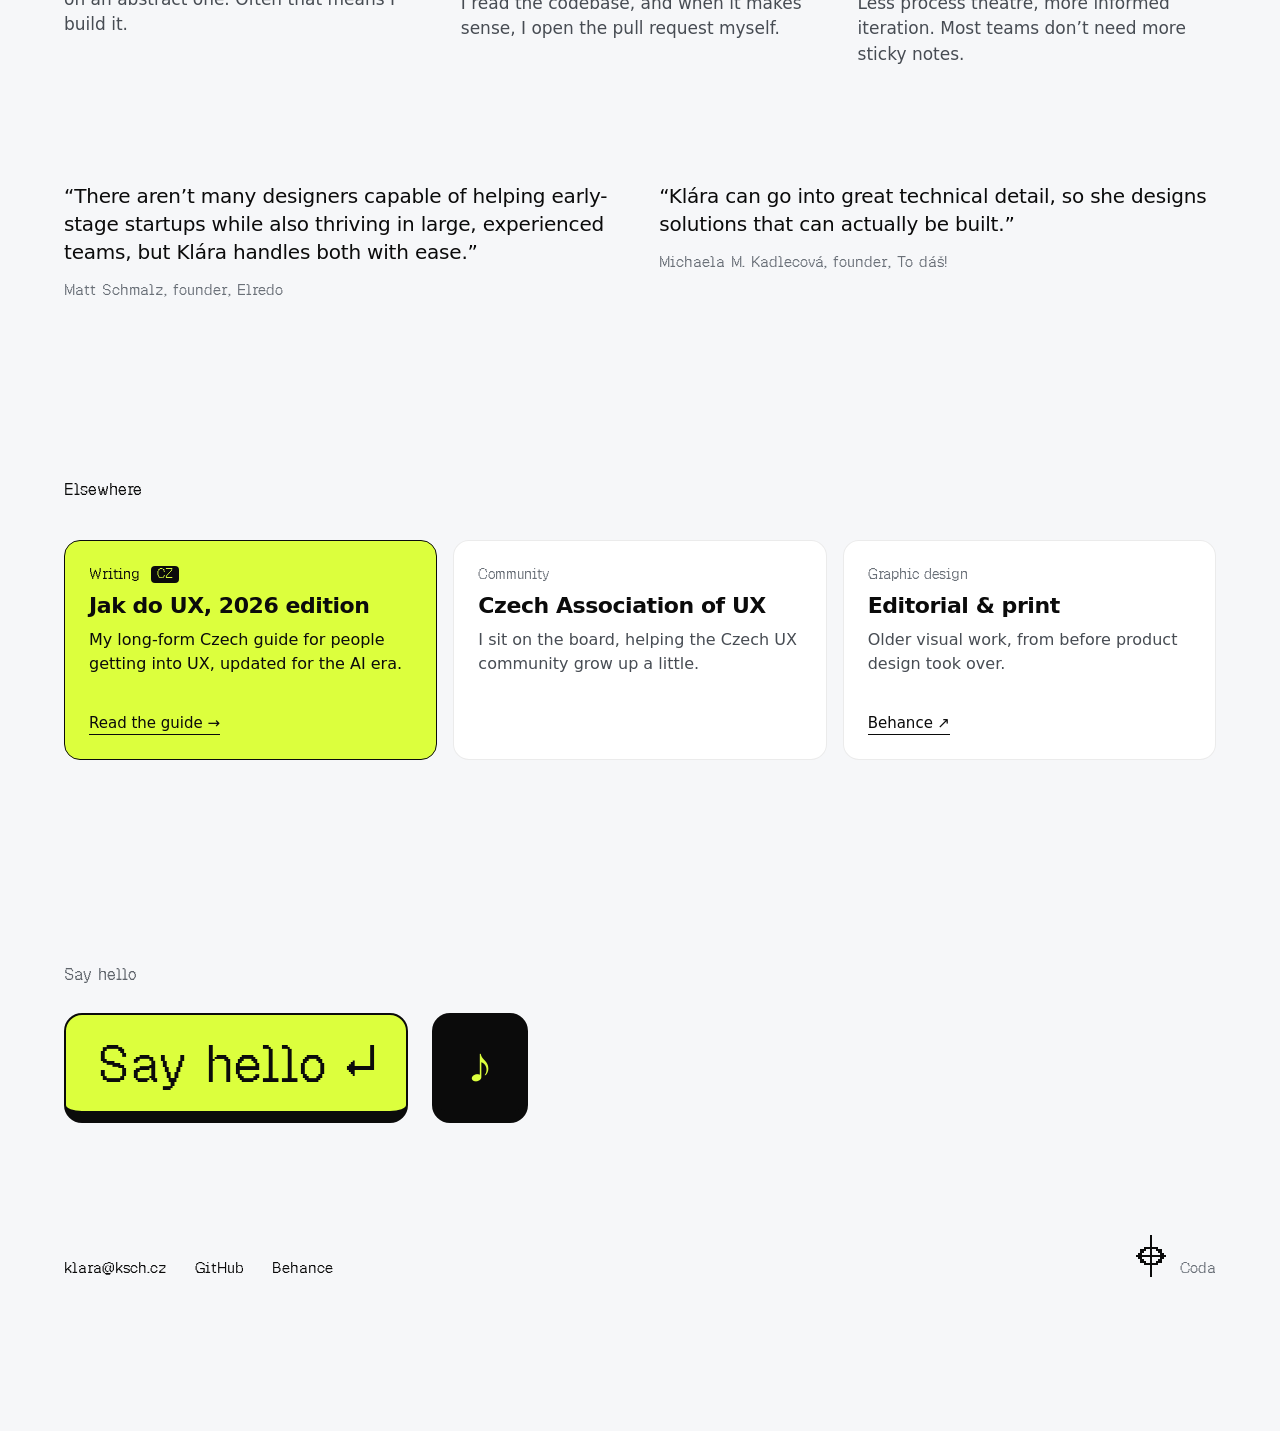
==== commit 43213f6c: "Homepage footer: pixel coda sign replaces the photo placeholder Co-Authored-By: Claude Opus 5.5 <nor" ====
--- a/index.html
+++ b/index.html
@@ -156,7 +156,7 @@
   <p id="schHint" aria-live="polite"></p>
   <div class="base">
     <div class="l"><a class="lnk" href="mailto:klara@ksch.cz">klara@ksch.cz</a><a class="lnk" href="https://github.com/klarasch" target="_blank" rel="noopener">GitHub</a><a class="lnk" href="https://www.behance.net/klarasch" target="_blank" rel="noopener">Behance</a></div>
-    <div class="me"><img class="photo" src="media/klara.jpg" alt="Klára Scholleová" width="64" height="80" loading="lazy"><div>On a break</div></div>
+    <div class="coda"><svg viewBox="0 0 17 21" aria-hidden="true"><path d="M8 0h1v1h-1zM8 1h1v1h-1zM8 2h1v1h-1zM8 3h1v1h-1zM8 4h1v1h-1zM8 5h1v1h-1zM5 6h7v1h-7zM3 7h3v1h-3zM8 7h1v1h-1zM11 7h3v1h-3zM3 8h2v1h-2zM8 8h1v1h-1zM12 8h2v1h-2zM2 9h2v1h-2zM8 9h1v1h-1zM13 9h2v1h-2zM1 10h15v1h-15zM2 11h2v1h-2zM8 11h1v1h-1zM13 11h2v1h-2zM3 12h2v1h-2zM8 12h1v1h-1zM12 12h2v1h-2zM3 13h3v1h-3zM8 13h1v1h-1zM11 13h3v1h-3zM5 14h7v1h-7zM8 15h1v1h-1zM8 16h1v1h-1zM8 17h1v1h-1zM8 18h1v1h-1zM8 19h1v1h-1zM8 20h1v1h-1z"/></svg><span>Coda</span></div>
   </div>
 </footer>
 
--- a/assets/home.css
+++ b/assets/home.css
@@ -240,8 +240,8 @@
 #schHint { margin: 20px 0 0; font-family: var(--pix); font-size: 15px; color: var(--grey-2); min-height: 20px; }
 #hello .base { margin-top: 72px; display: flex; flex-wrap: wrap; justify-content: space-between; align-items: flex-end; gap: 32px; font-family: var(--pix); font-size: 15px; }
 #hello .base .l { display: flex; gap: 28px; flex-wrap: wrap; }
-#hello .me { display: flex; align-items: flex-end; gap: 14px; color: var(--grey-2); }
-#hello .photo { width: 64px; height: 80px; background: #E6E9EE; border-radius: 4px; object-fit: cover; display: block; }
+#hello .coda { display: flex; align-items: flex-end; gap: 12px; color: var(--grey-2); }
+#hello .coda svg { width: 34px; height: 42px; fill: var(--ink); shape-rendering: crispEdges; flex: none; }
 
 @media (prefers-reduced-motion: reduce) {
   html { scroll-behavior: auto; }
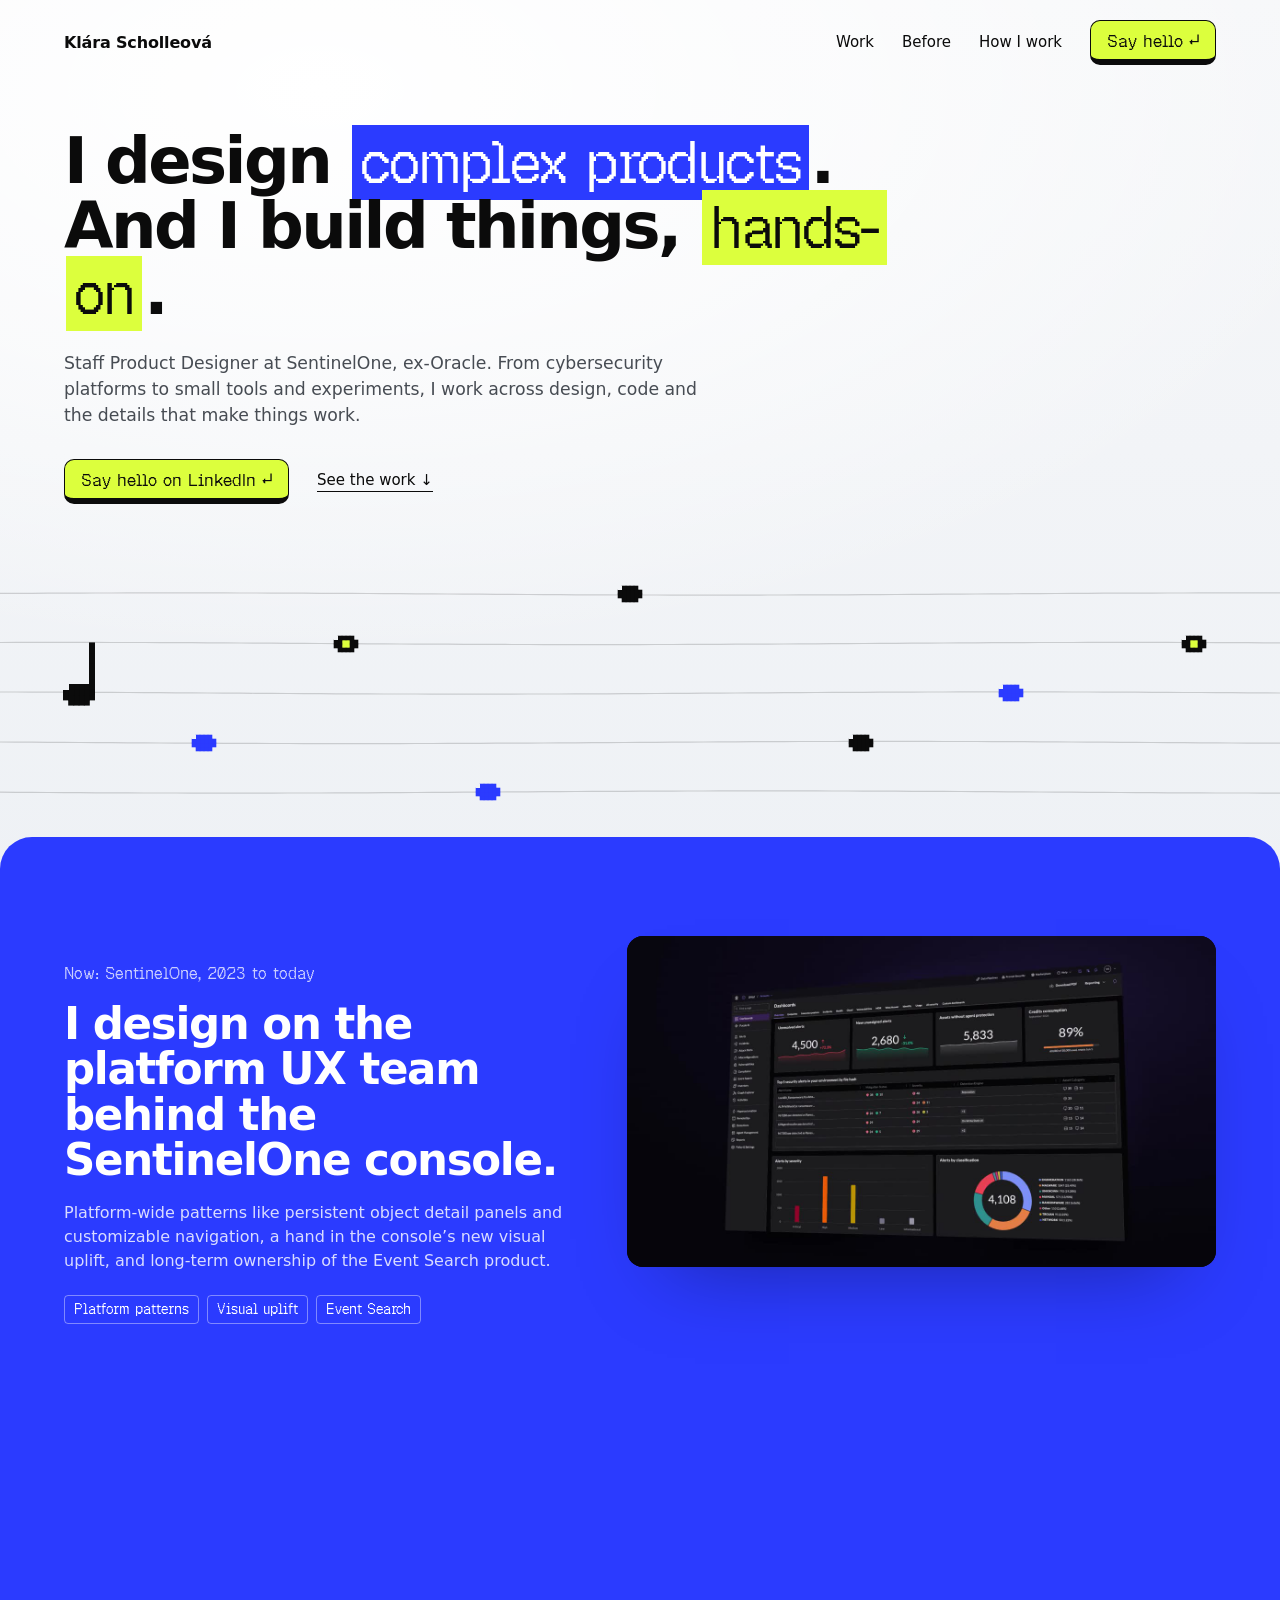
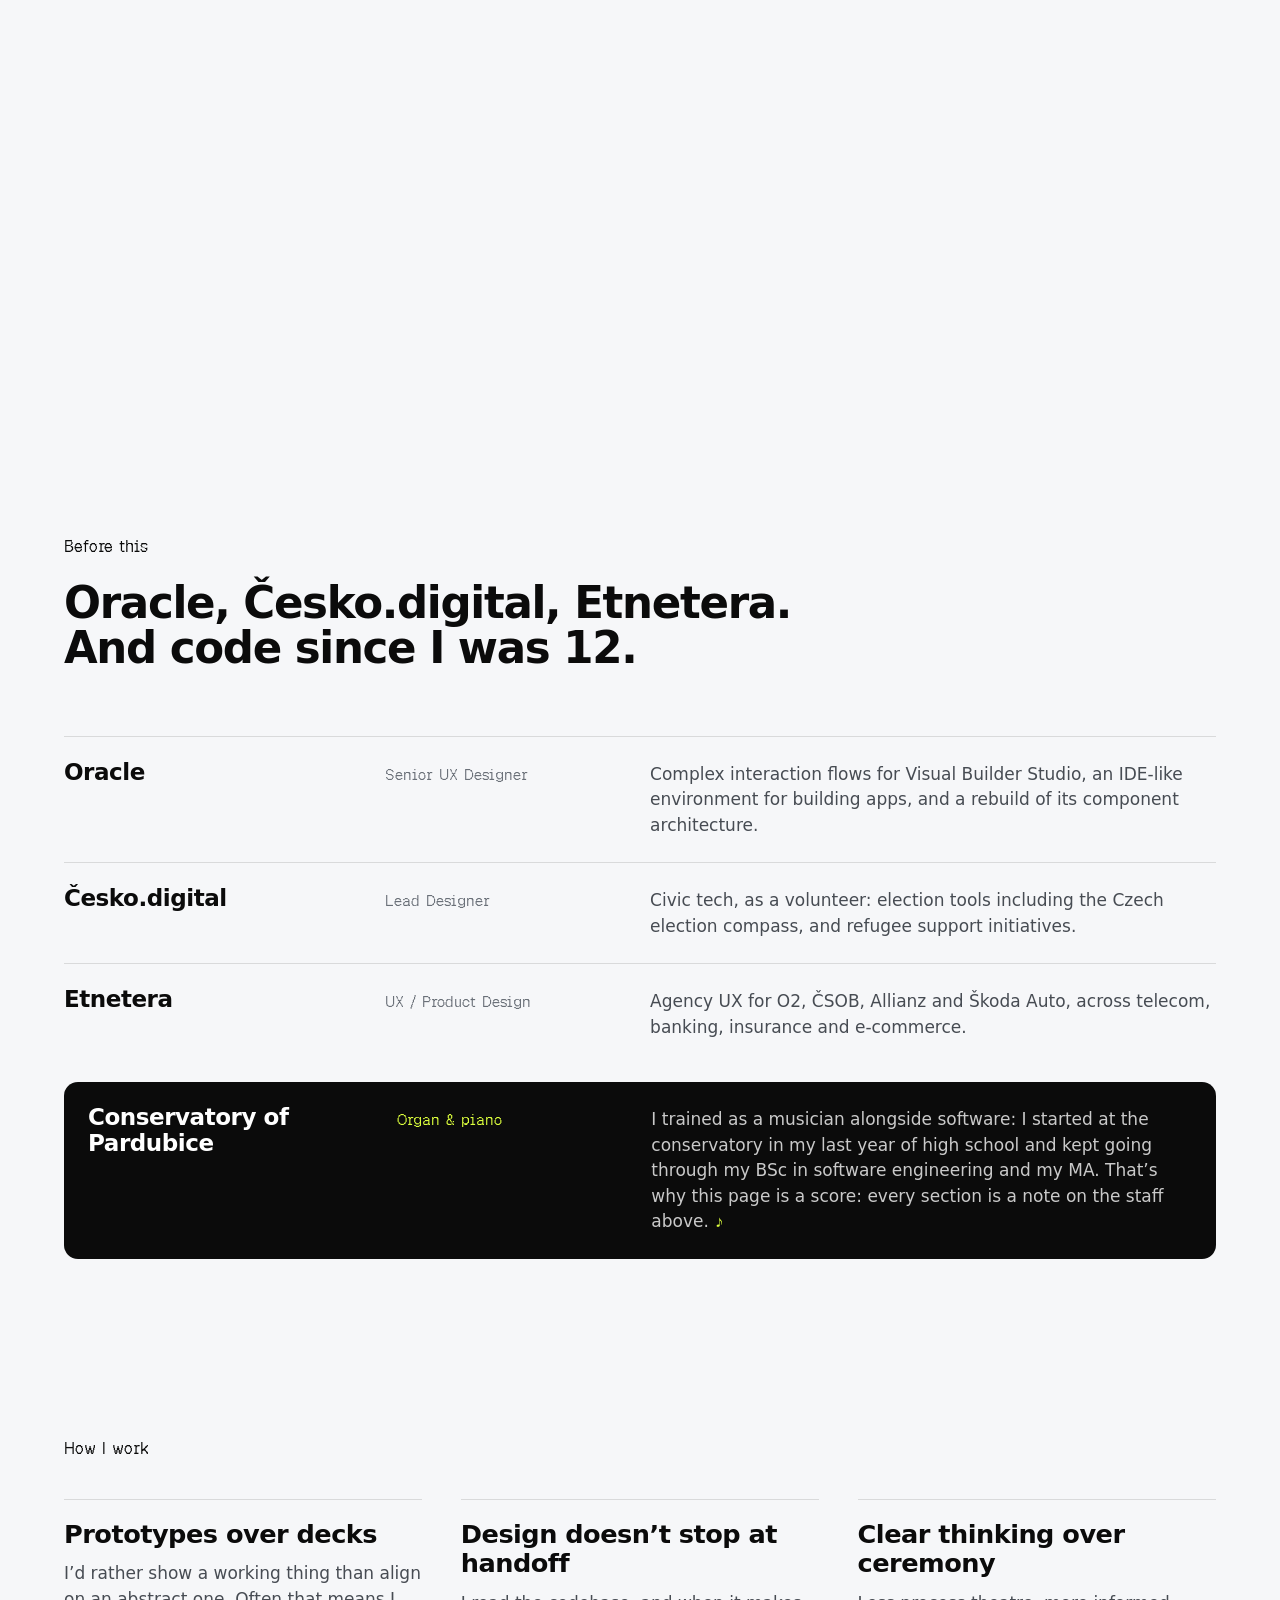
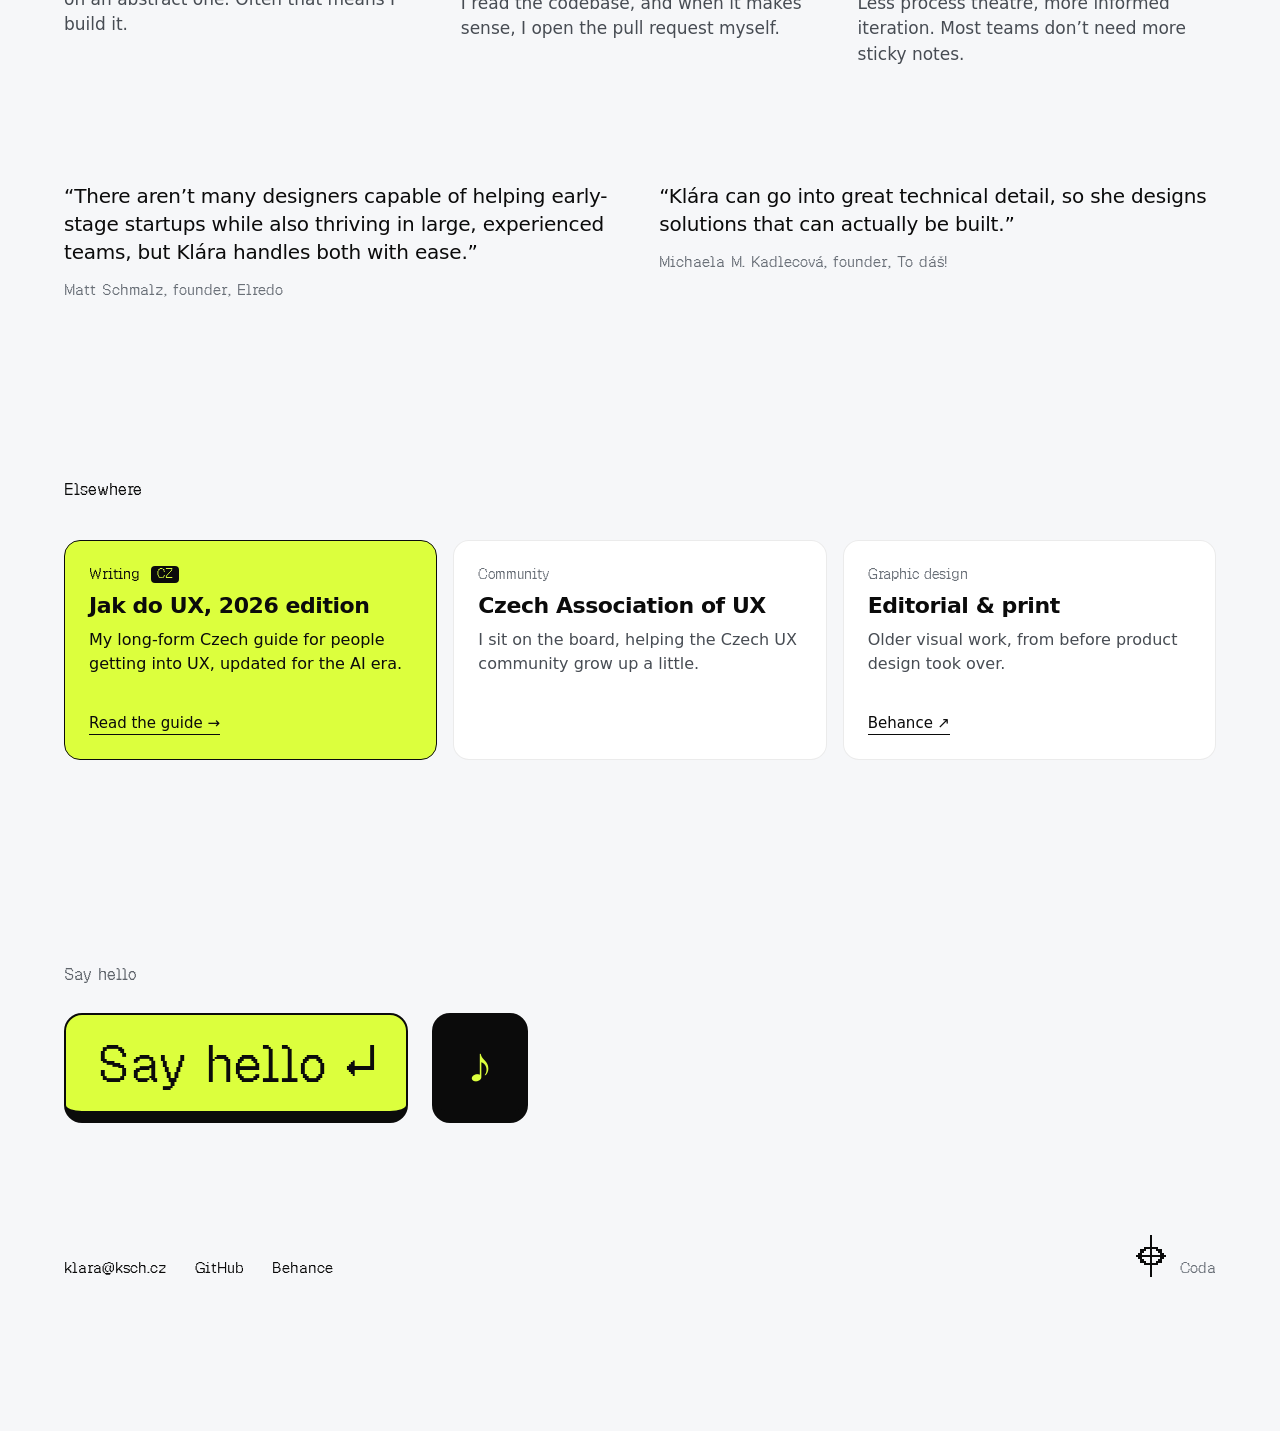
==== commit d270c099: "Share images and favicon for the homepage and Jak do UX - Link previews: blue name card for ksch.cz," ====
--- a/index.html
+++ b/index.html
@@ -7,6 +7,16 @@
 <meta name="description" content="Staff Product Designer at SentinelOne, ex-Oracle. I design complex products, and I build things, hands-on.">
 <meta http-equiv="Content-Security-Policy" content="default-src 'self'; style-src 'self' 'unsafe-inline' https://fonts.googleapis.com; font-src 'self' https://fonts.gstatic.com; script-src 'self' 'unsafe-inline'; img-src 'self' data:; frame-src 'self' https://klarasch.github.io; connect-src 'self';">
 <meta name="theme-color" content="#F6F7F9">
+<meta property="og:type" content="website">
+<meta property="og:url" content="https://ksch.cz/">
+<meta property="og:title" content="Klára Scholleová, Staff Product Designer">
+<meta property="og:description" content="Staff Product Designer at SentinelOne, ex-Oracle. I design complex products, and I build things, hands-on.">
+<meta property="og:image" content="https://ksch.cz/media/og-home.png">
+<meta property="og:image:width" content="1200">
+<meta property="og:image:height" content="630">
+<meta name="twitter:card" content="summary_large_image">
+<link rel="icon" href="/favicon.svg" type="image/svg+xml">
+<link rel="apple-touch-icon" href="/apple-touch-icon.png">
 <link rel="preconnect" href="https://fonts.googleapis.com">
 <link rel="preconnect" href="https://fonts.gstatic.com" crossorigin>
 <link rel="stylesheet" href="https://fonts.googleapis.com/css2?family=Schibsted+Grotesk:wght@400;500;600&display=swap">
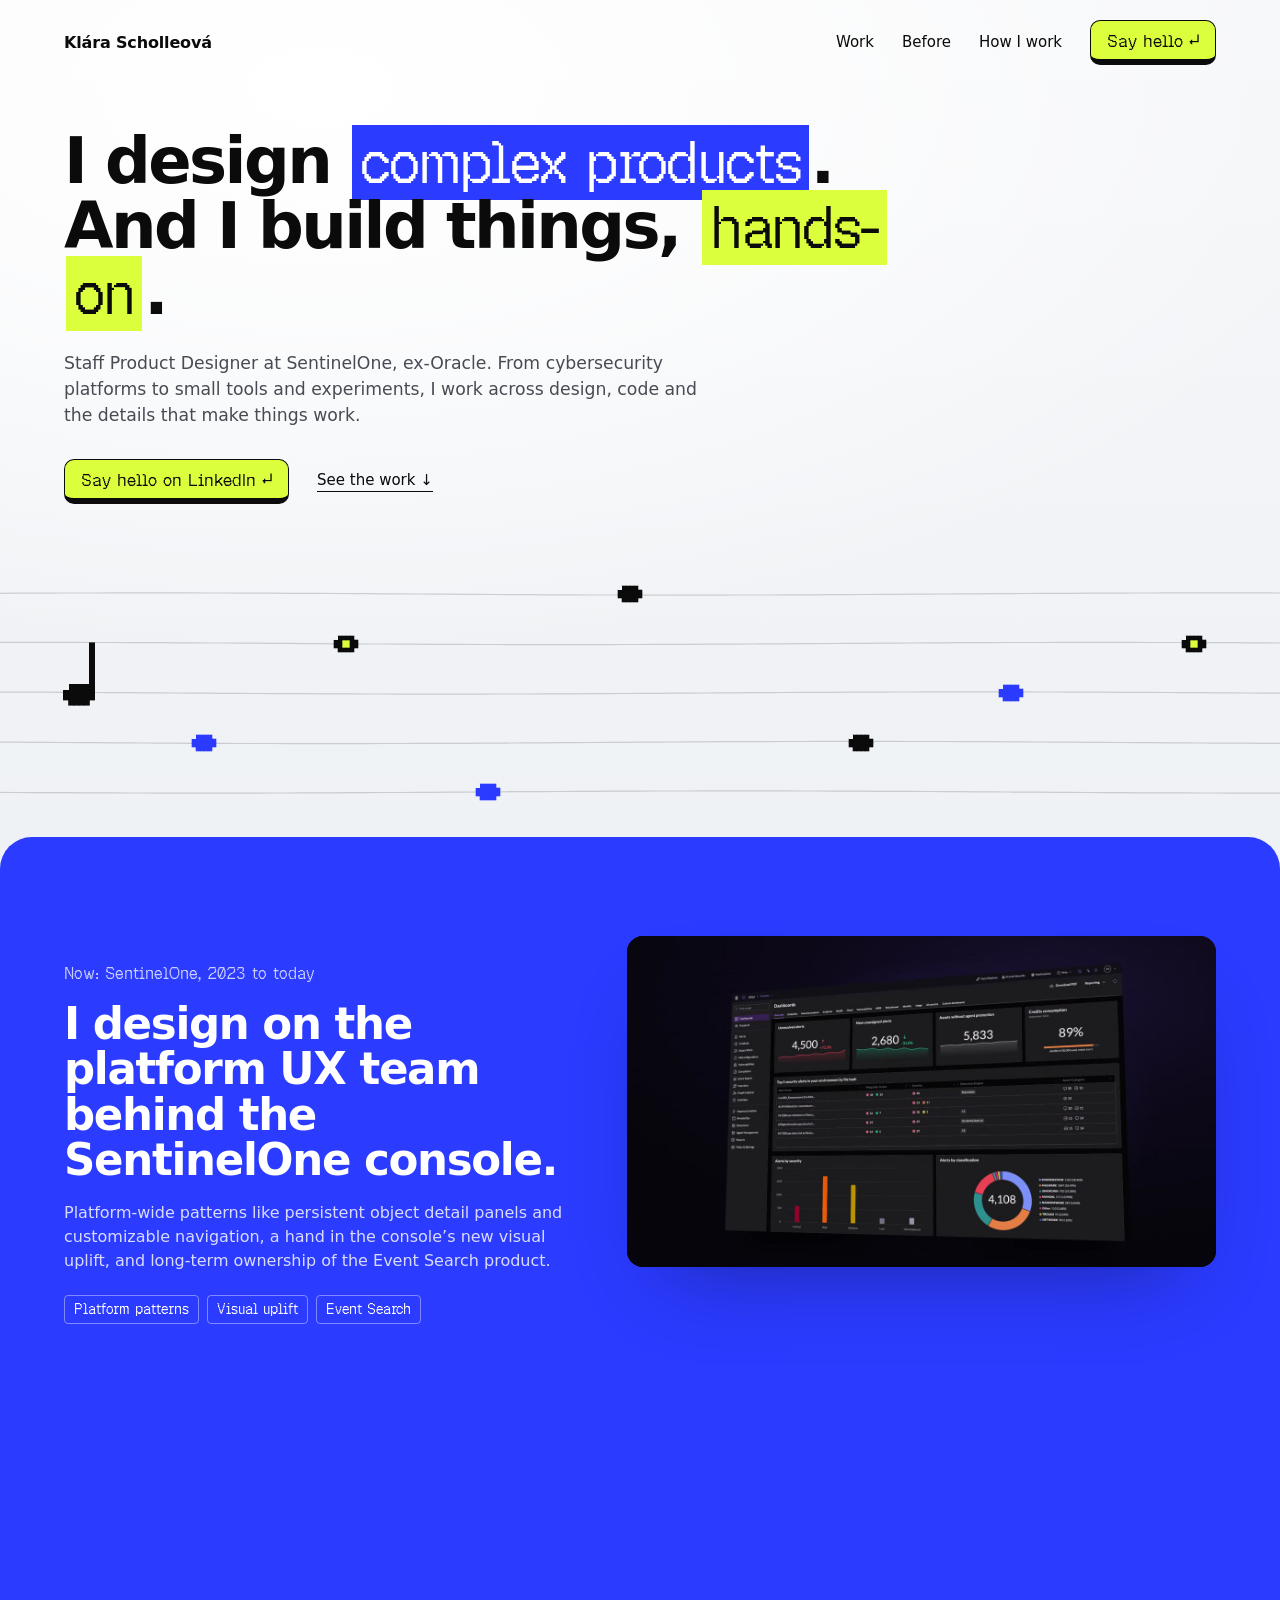
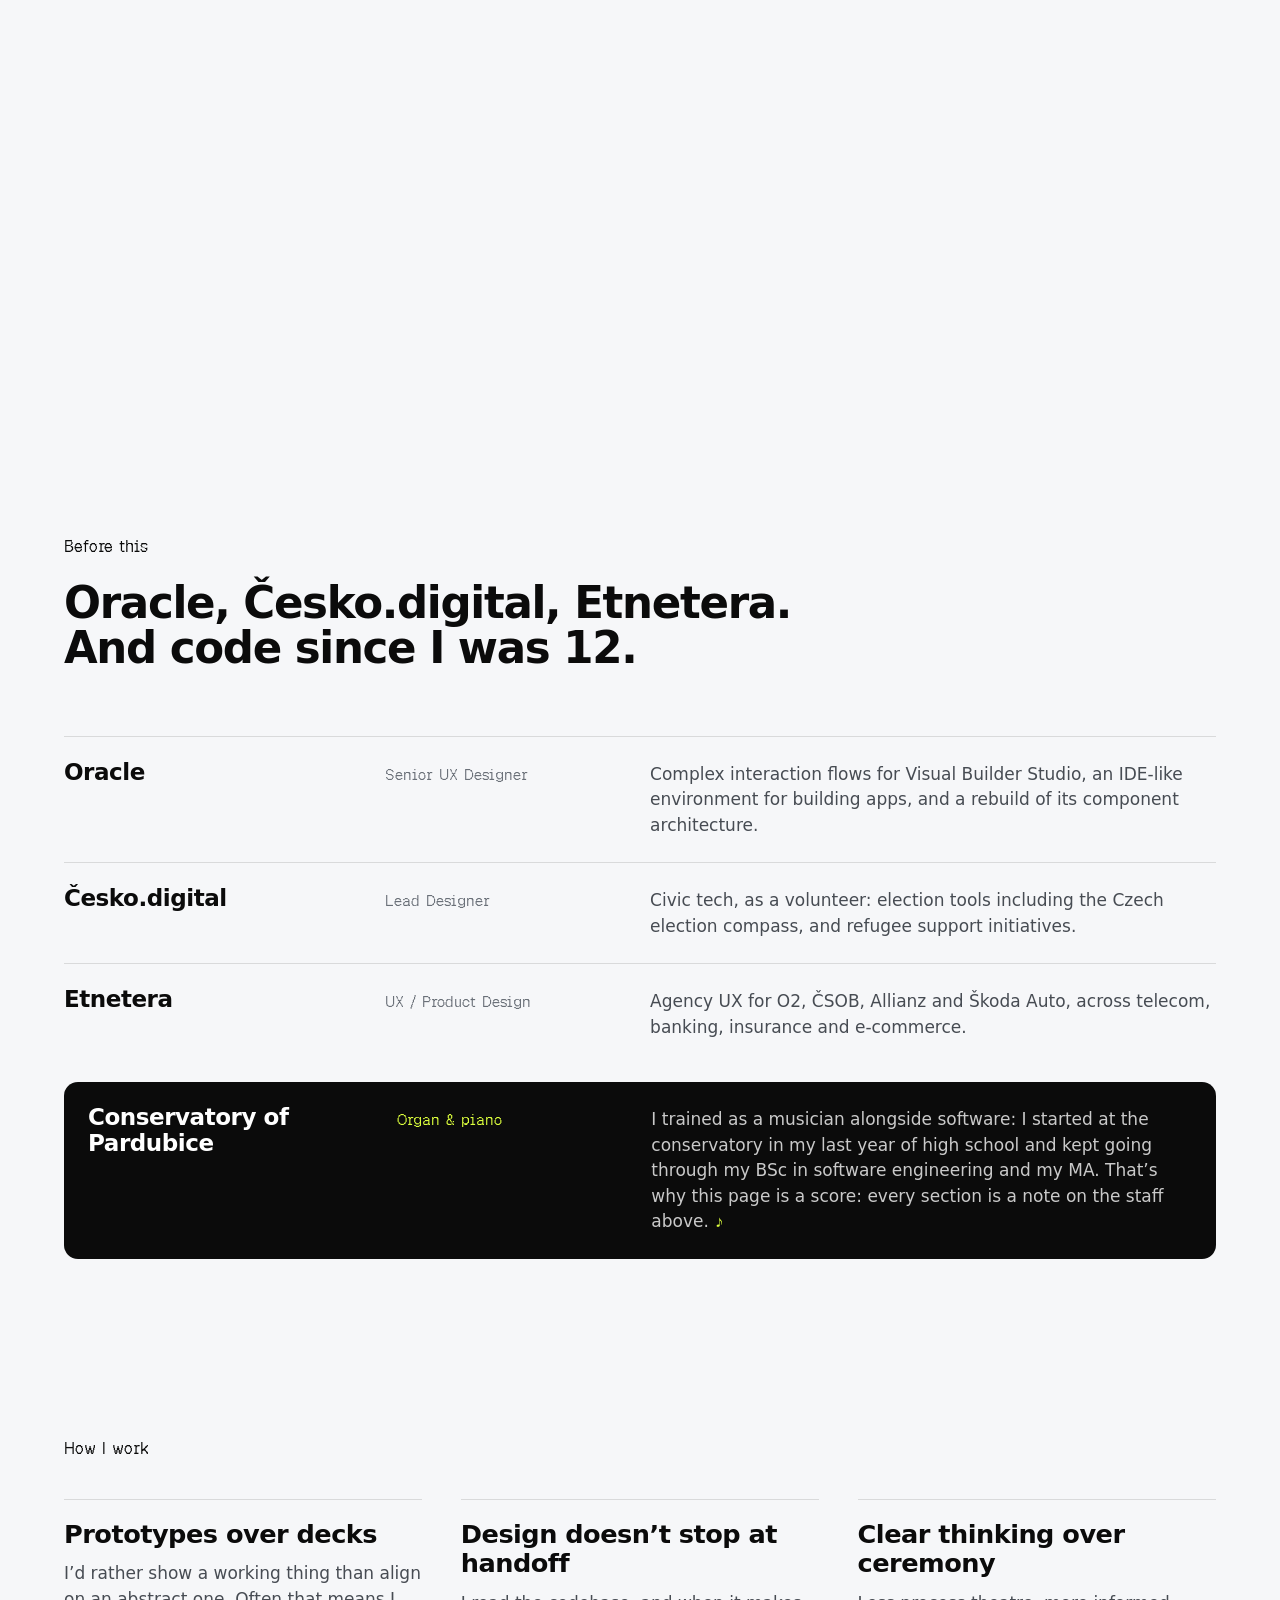
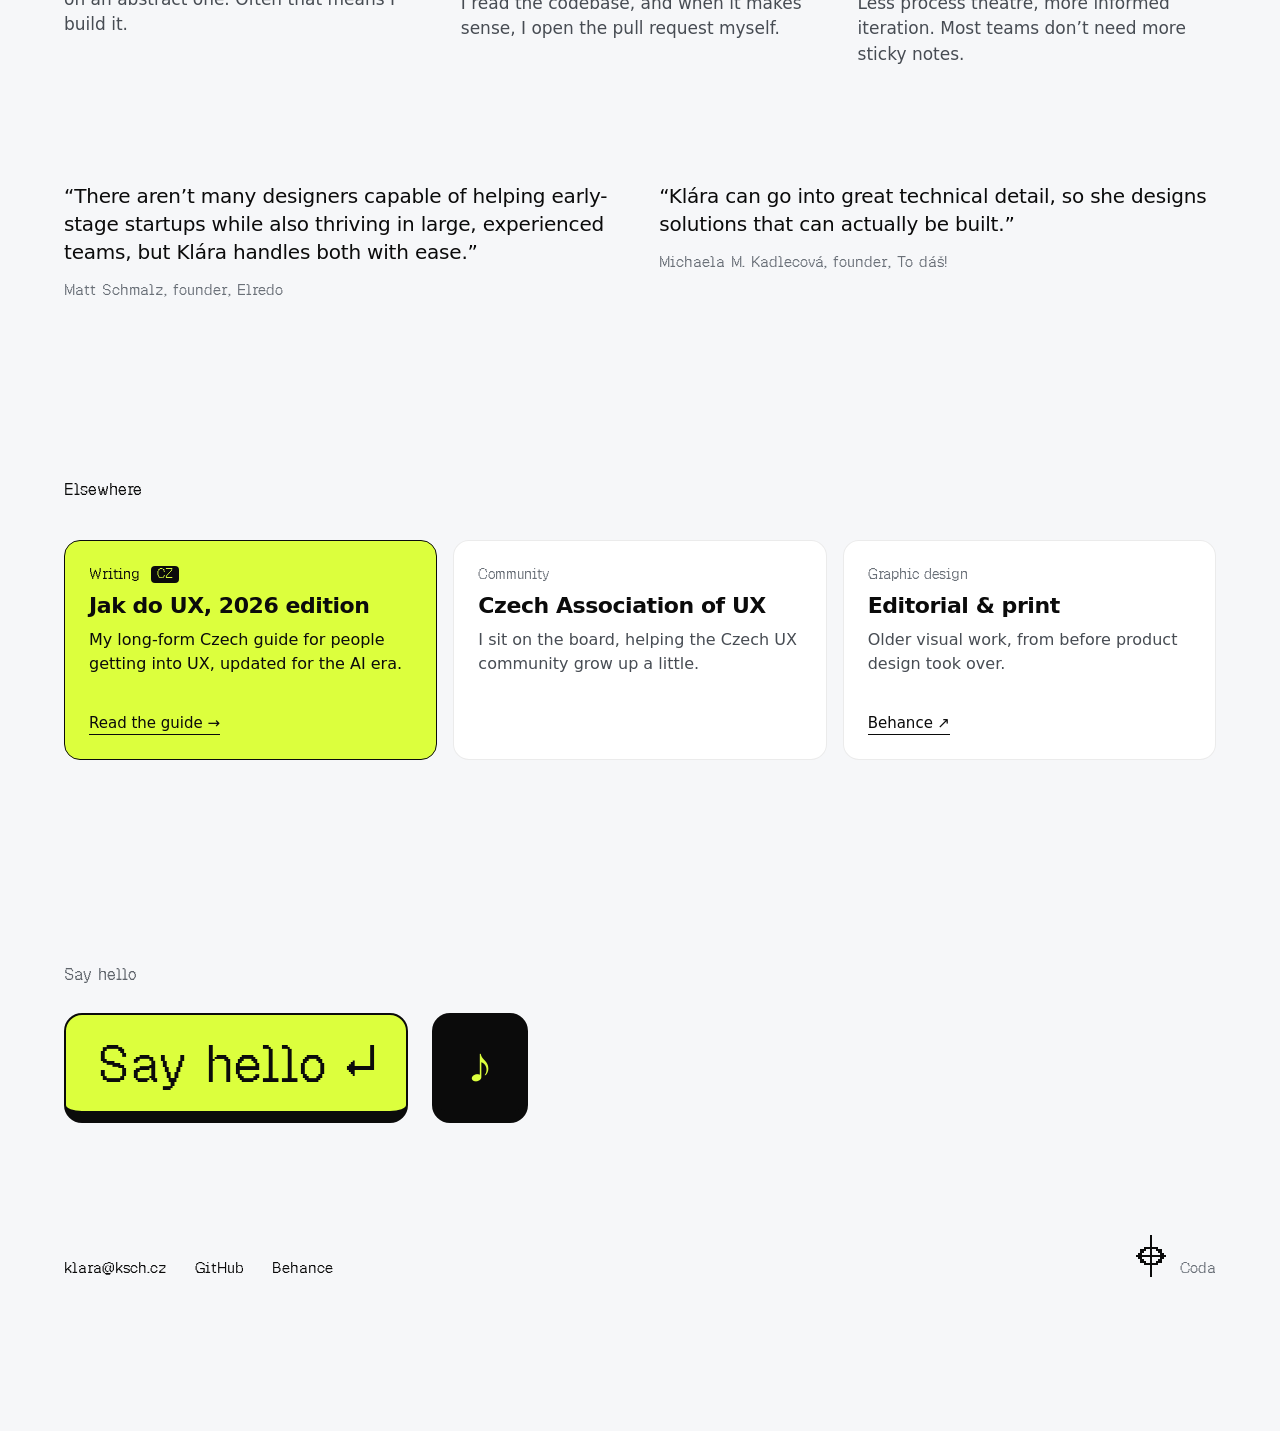
==== commit 6c1fbec5: "Homepage: console easter egg, a "Hi" on the staff plus help/about/work/hello/sch commands Co-Authore" ====
--- a/index.html
+++ b/index.html
@@ -173,5 +173,6 @@
 </main>
 
 <script src="assets/home.js"></script>
+<script src="assets/console.js"></script>
 </body>
 </html>
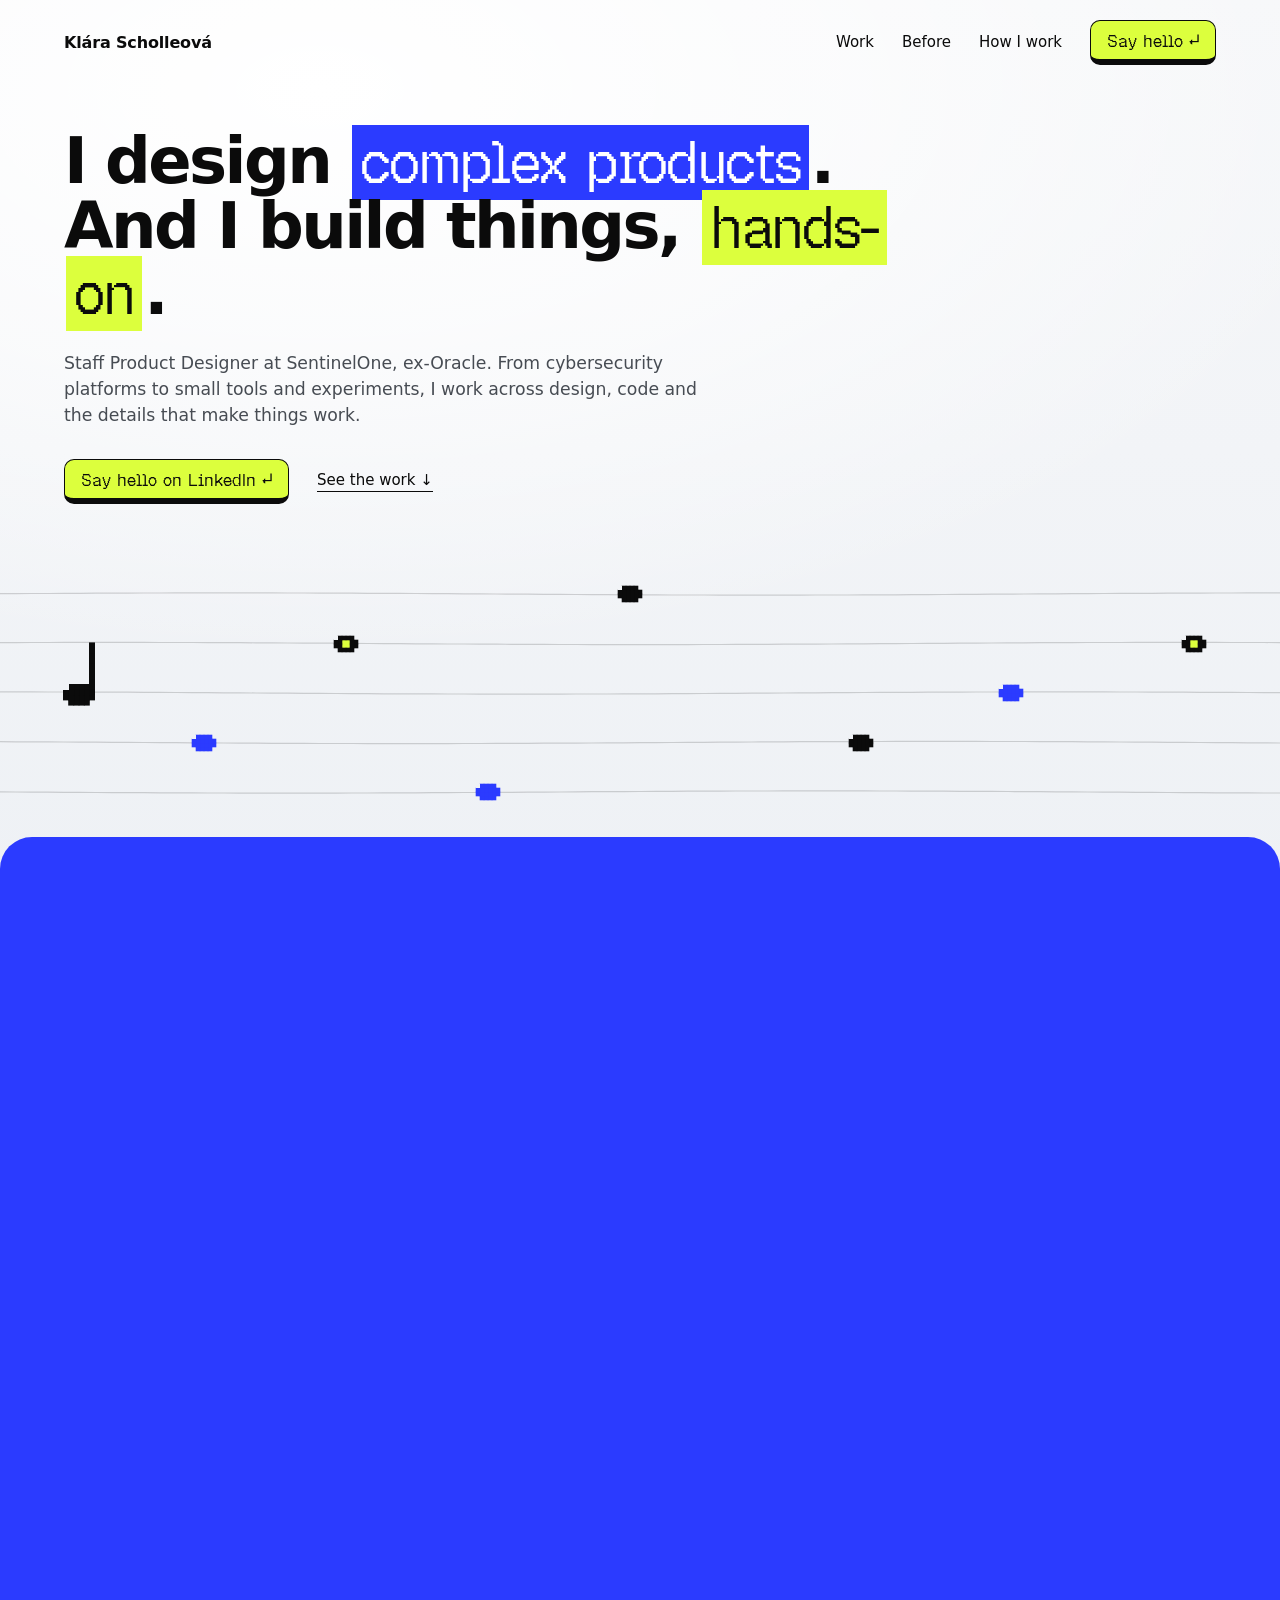
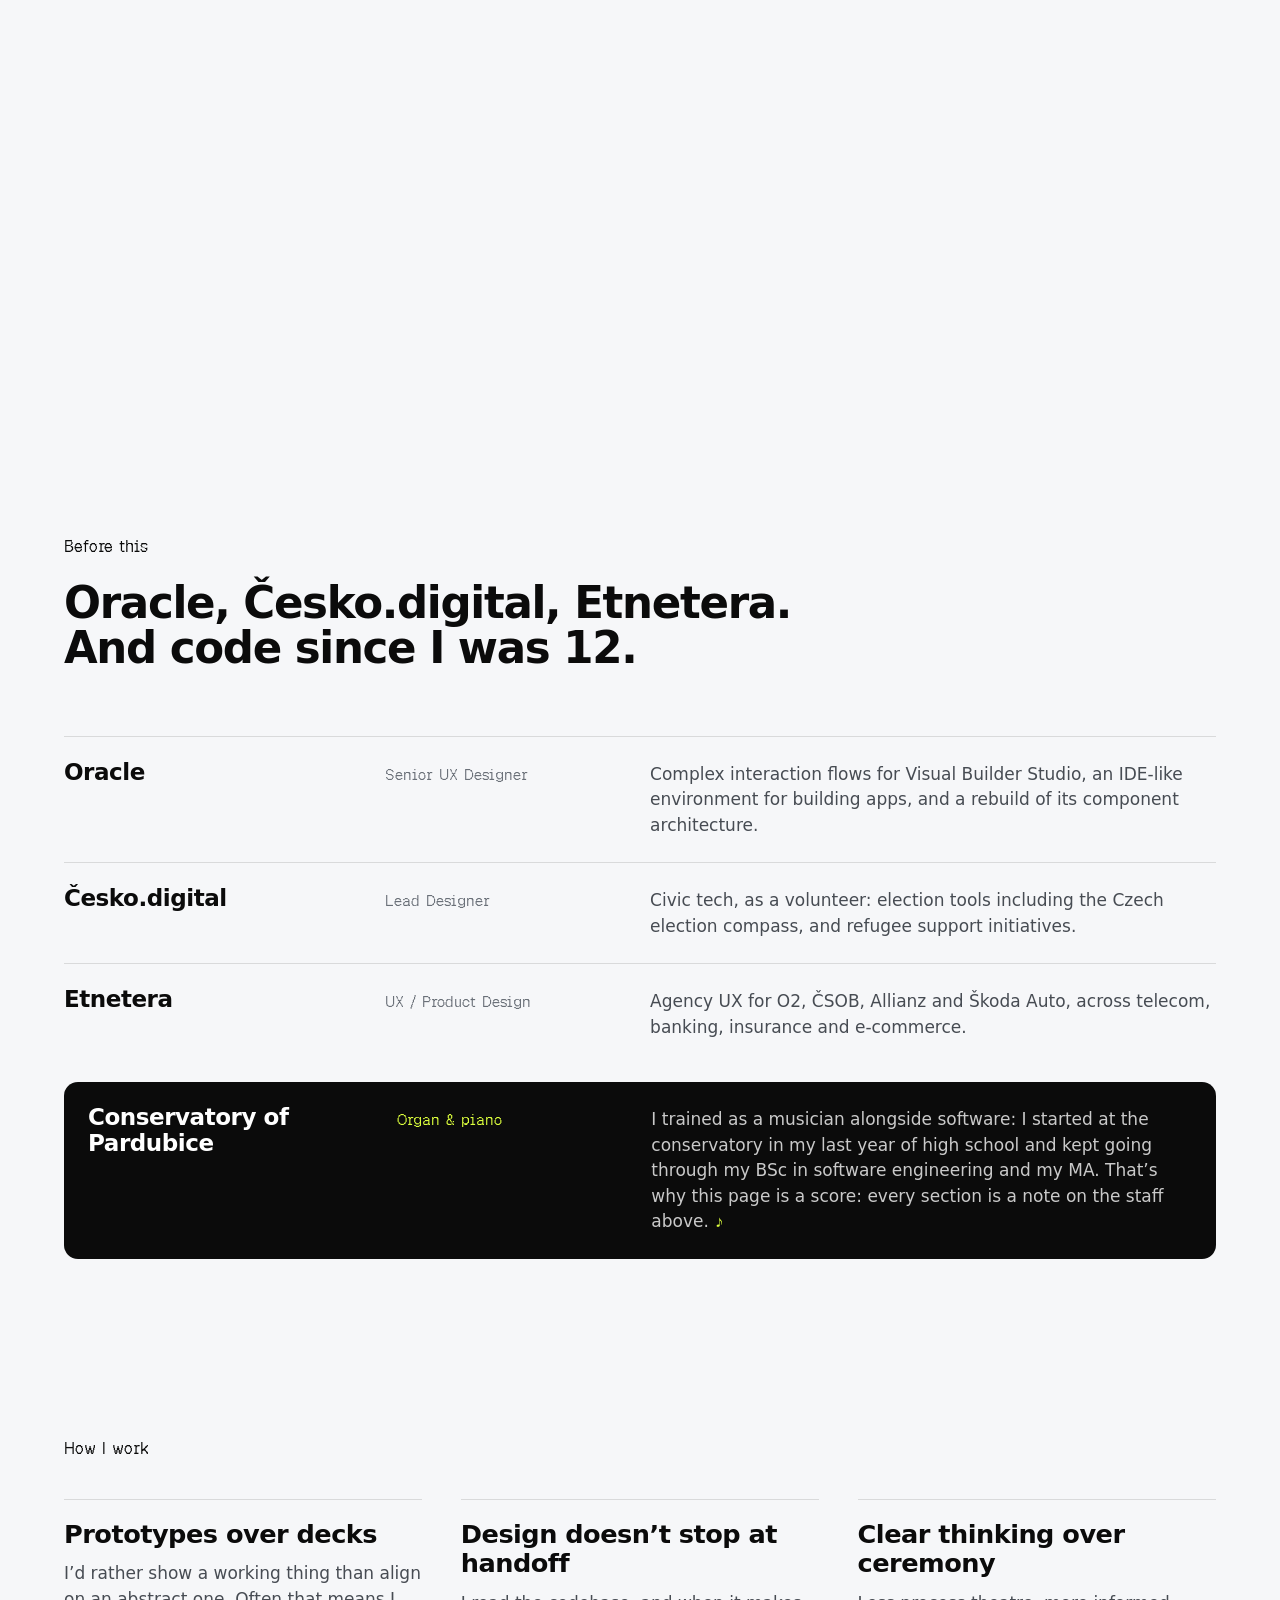
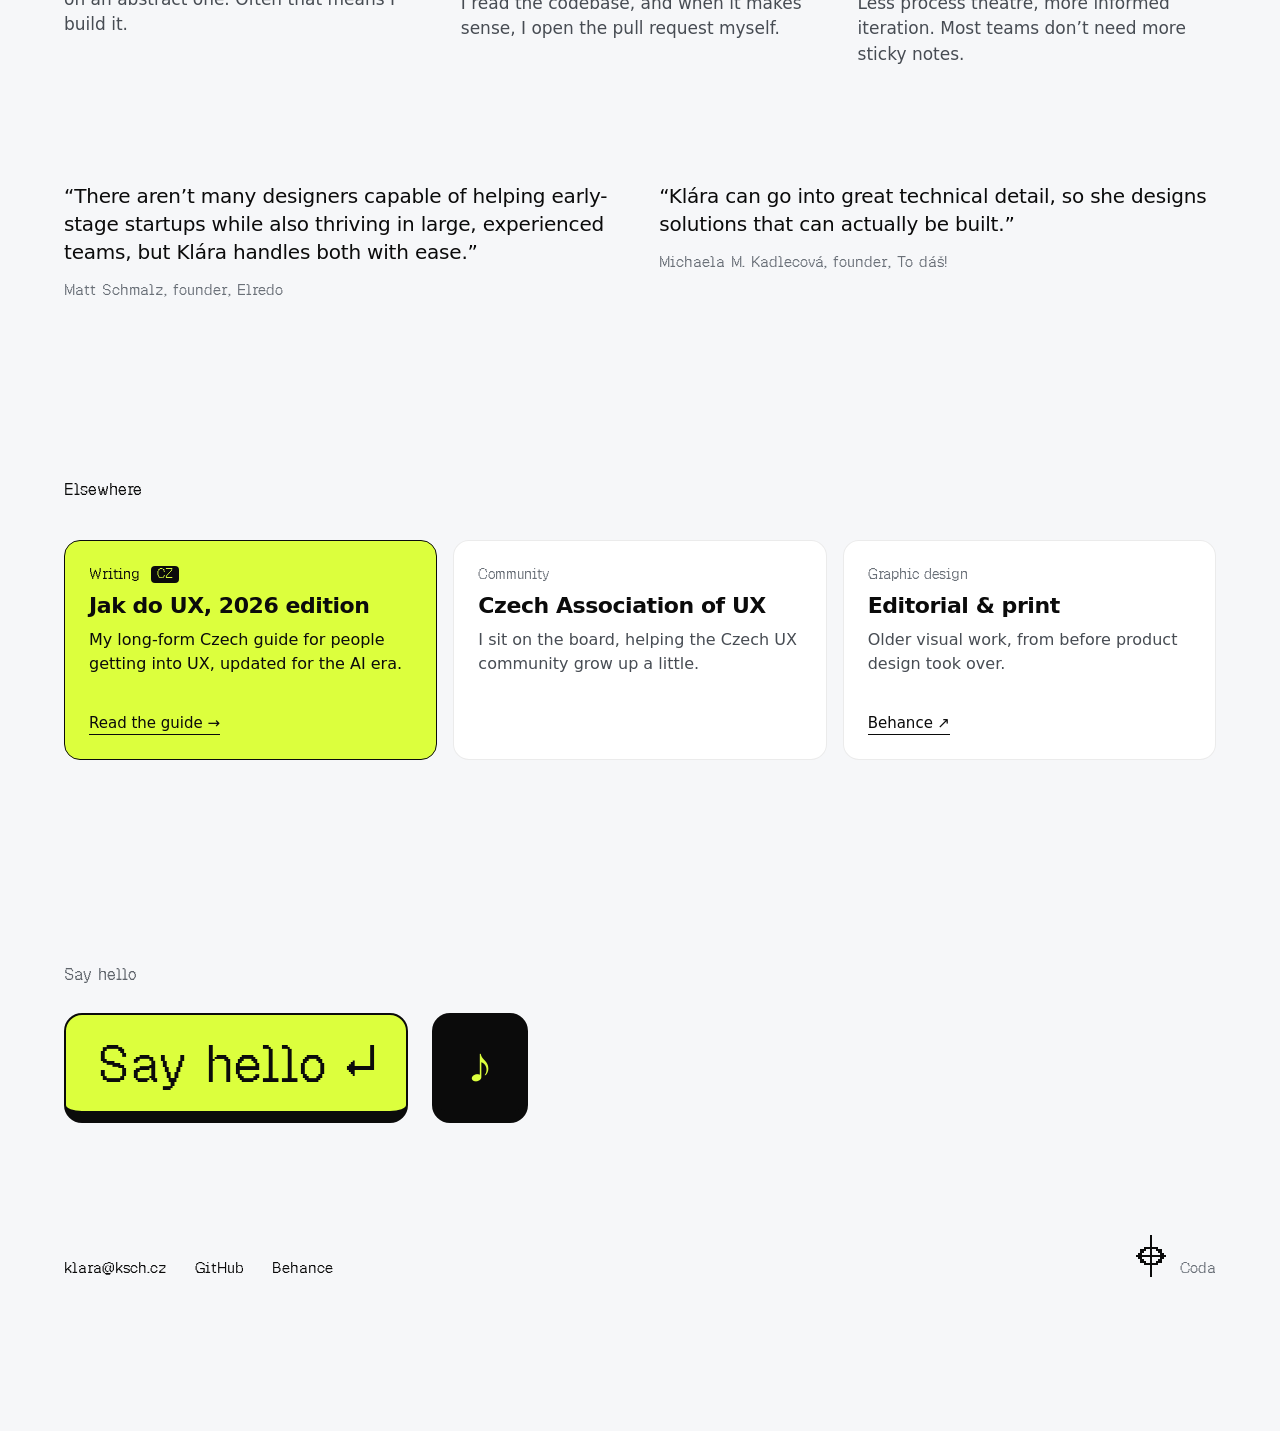
==== commit 9c100d3f: "Add GoatCounter analytics (cookieless) Co-Authored-By: Claude Opus 5.5 <noreply@anthropic.com> Claud" ====
--- a/index.html
+++ b/index.html
@@ -22,6 +22,7 @@
 <link rel="stylesheet" href="https://fonts.googleapis.com/css2?family=Schibsted+Grotesk:wght@400;500;600&display=swap">
 <link rel="preload" href="assets/fonts/geist-pixel-square.woff2" as="font" type="font/woff2" crossorigin>
 <link rel="stylesheet" href="assets/home.css">
+  <script data-goatcounter="https://klarasch.goatcounter.com/count" async src="https://gc.zgo.at/count.js"></script>
 </head>
 <body>
 
--- a/assets/home.css
+++ b/assets/home.css
@@ -72,8 +72,10 @@
   height: 84px; background: rgba(246, 247, 249, .84);
   -webkit-backdrop-filter: blur(14px); backdrop-filter: blur(14px);
   border-bottom: 1px solid rgba(11, 11, 11, .06);
-  opacity: 0; transition: opacity .3s;
-}
+  opacity: 0; transition: opacity .3s, background-color .7s var(--ease);
+}
+/* while a scene is pinned the bar is the scene's own colour: invisible, but Safari tints its toolbar from it */
+#navbg.solid { border-bottom-color: transparent; -webkit-backdrop-filter: none; backdrop-filter: none; transition: opacity 0s, background-color .7s var(--ease); }
 #nav {
   position: fixed; top: 0; left: 0; right: 0; z-index: 8;
   display: flex; justify-content: space-between; align-items: center; gap: 16px;
@@ -123,7 +125,8 @@
 
 /* ---------- pinned scenes ---------- */
 #stage { position: relative; }
-#stageInner { position: sticky; top: 0; height: var(--H); overflow: hidden; background: var(--blue); transition: background .7s var(--ease); }
+/* the scene layout uses --H (capped), but the colour always fills the whole window, Safari's large viewport included */
+#stageInner { position: sticky; top: 0; height: 100vh; height: 100lvh; min-height: var(--H); overflow: hidden; background: var(--blue); transition: background .7s var(--ease); }
 .scene { position: absolute; inset: 0; pointer-events: none; }
 .scene.on { pointer-events: auto; }
 .scene .txt, .scene .vis { opacity: 0; }
@@ -165,7 +168,9 @@
 .screen iframe.scaled { inset: auto; left: 0; top: 0; width: 1280px; height: 800px; transform-origin: 0 0; transform: scale(var(--fit, .5)); }
 
 @media (max-width: 719px) {
-  .scene { display: flex; flex-direction: column; gap: 22px; padding: calc(var(--hdr) + 14px) 20px 24px; }
+  /* leaving a scene, the preview moves with the text instead of catching up with it */
+  .scene.past .vis { transform: translateY(-40px) scale(.96); }
+  .scene { display: flex; flex-direction: column; gap: 32px; padding: calc(var(--hdr) + 14px) 20px 24px; }
   .scene .txt, .scene .vis { position: relative; left: auto; right: auto; top: auto; width: auto; }
   .scene .vis, .scene .vis.wide { height: auto; aspect-ratio: 16 / 10; max-height: none; flex: none; }
   .scene .vis.wide { aspect-ratio: 16 / 9; }
@@ -178,7 +183,7 @@
 }
 @media (max-width: 719px) {
   /* keep the bottom fifth free for the big staff */
-  .scene { gap: 18px; padding-bottom: calc(var(--H) * .2); }
+  .scene { gap: 28px; padding-bottom: calc(var(--H) * .2); }
 }
 @media (max-width: 719px) and (max-height: 760px) {
   .scene .tags { display: none; }
@@ -243,6 +248,23 @@
 #hello .coda { display: flex; align-items: flex-end; gap: 12px; color: var(--grey-2); }
 #hello .coda svg { width: 34px; height: 42px; fill: var(--ink); shape-rendering: crispEdges; flex: none; }
 
+/* ---------- short (landscape phones, squat windows): staff lives in the top bar ---------- */
+.short #top { height: auto; min-height: calc(var(--H) * .93); }
+.short #heroInner { position: relative; left: auto; right: auto; top: auto; padding: 88px var(--pad) 48px; }
+.short #top h1 { font-size: clamp(28px, 4.2vw, 44px); max-width: 17em; }
+.short #top .lede { margin-top: 14px; font-size: 15.5px; }
+.short #top .ctas { margin-top: 20px; }
+.short .scene { display: block; padding: 0; }
+.short .scene .txt, .short .scene .vis { position: absolute; top: 80px; }
+.short .scene .txt { left: var(--pad); right: auto; width: 46%; }
+.short .scene .vis, .short .scene .vis.wide { right: var(--pad); left: auto; width: 44%; height: auto; aspect-ratio: 16 / 10; max-height: calc(var(--H) - 104px); flex: none; }
+.short .scene h2 { margin-top: 8px; font-size: clamp(20px, 2.9vw, 30px); }
+.short .scene p { margin-top: 10px; font-size: 14px; line-height: 1.45; }
+.short .scene .eyebrow { font-size: 13px; }
+.short .scene .tags { display: none; }
+.short .scene .go { margin-top: 10px; font-size: 14px; }
+.short .scene.past .vis { transform: translateY(-40px) scale(.96); }
+
 @media (prefers-reduced-motion: reduce) {
   html { scroll-behavior: auto; }
   .rv, .scene .txt, .scene .vis { transition-duration: .01s !important; }
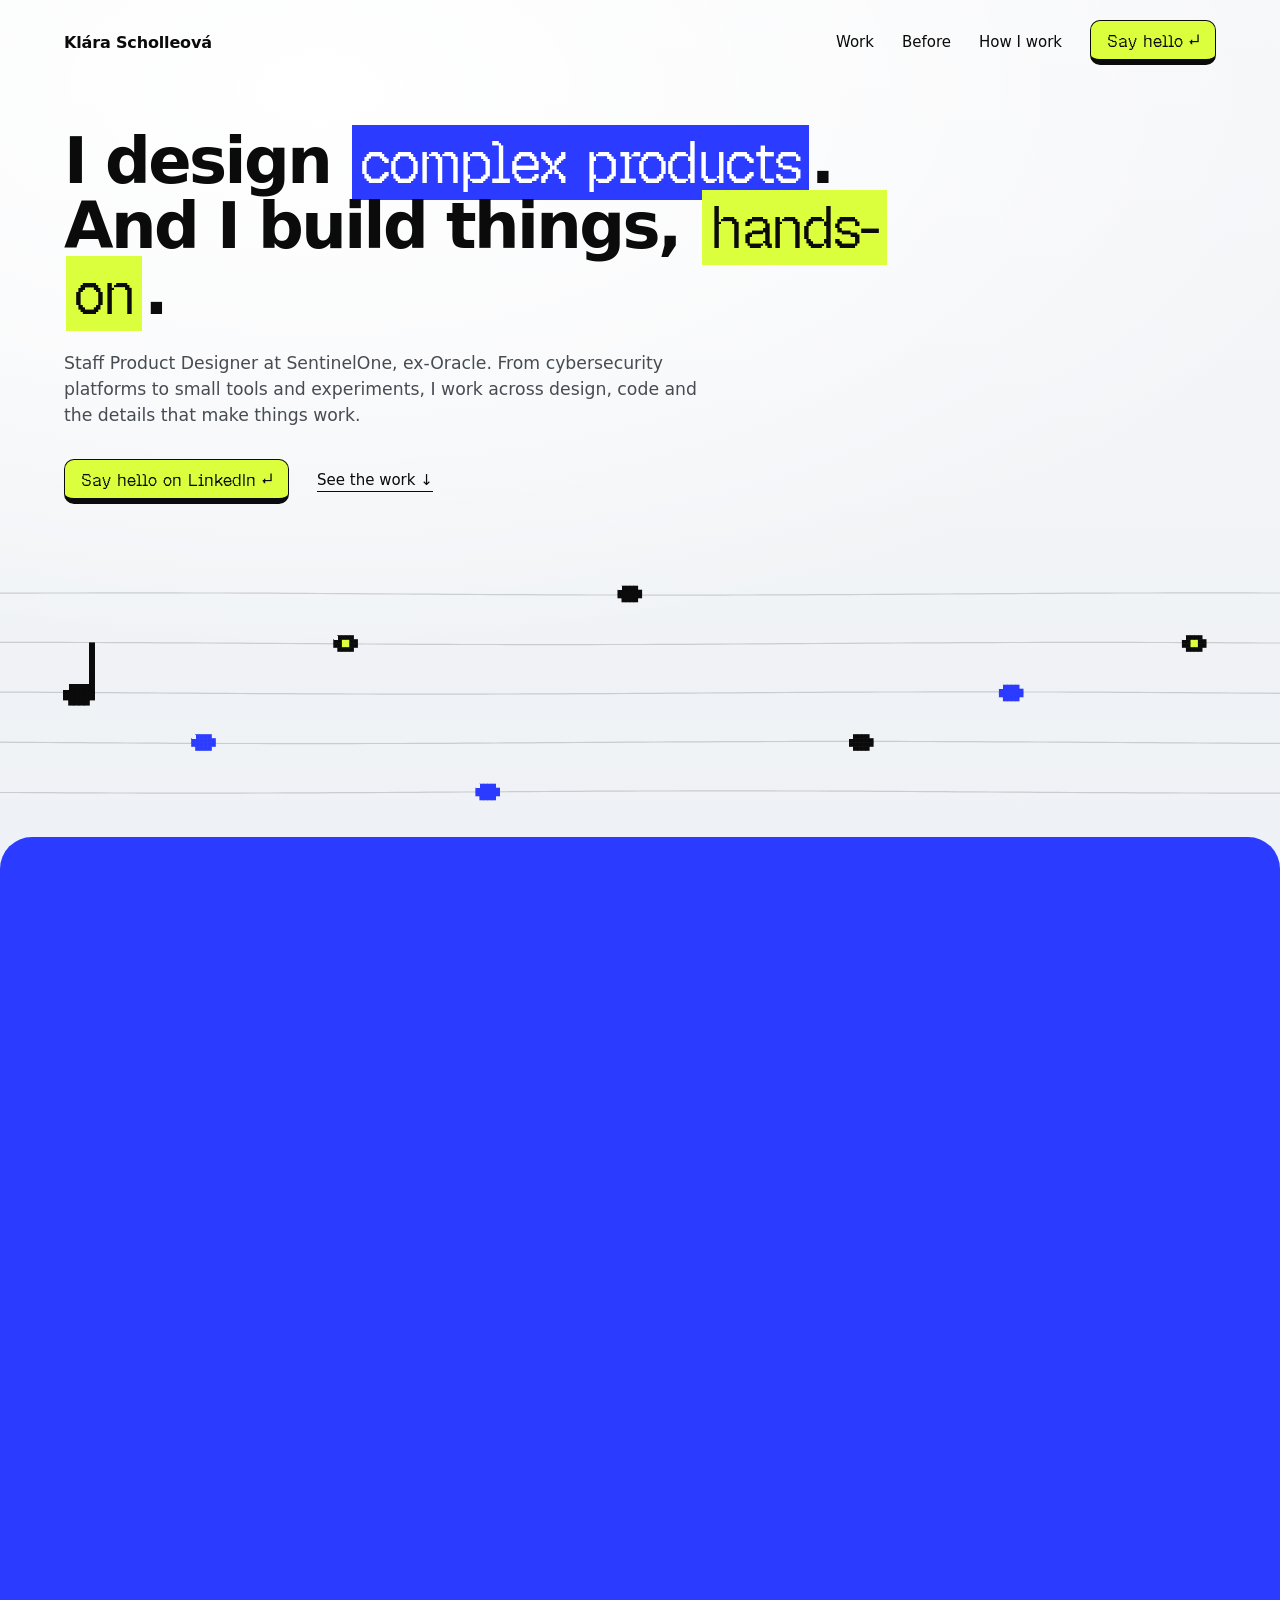
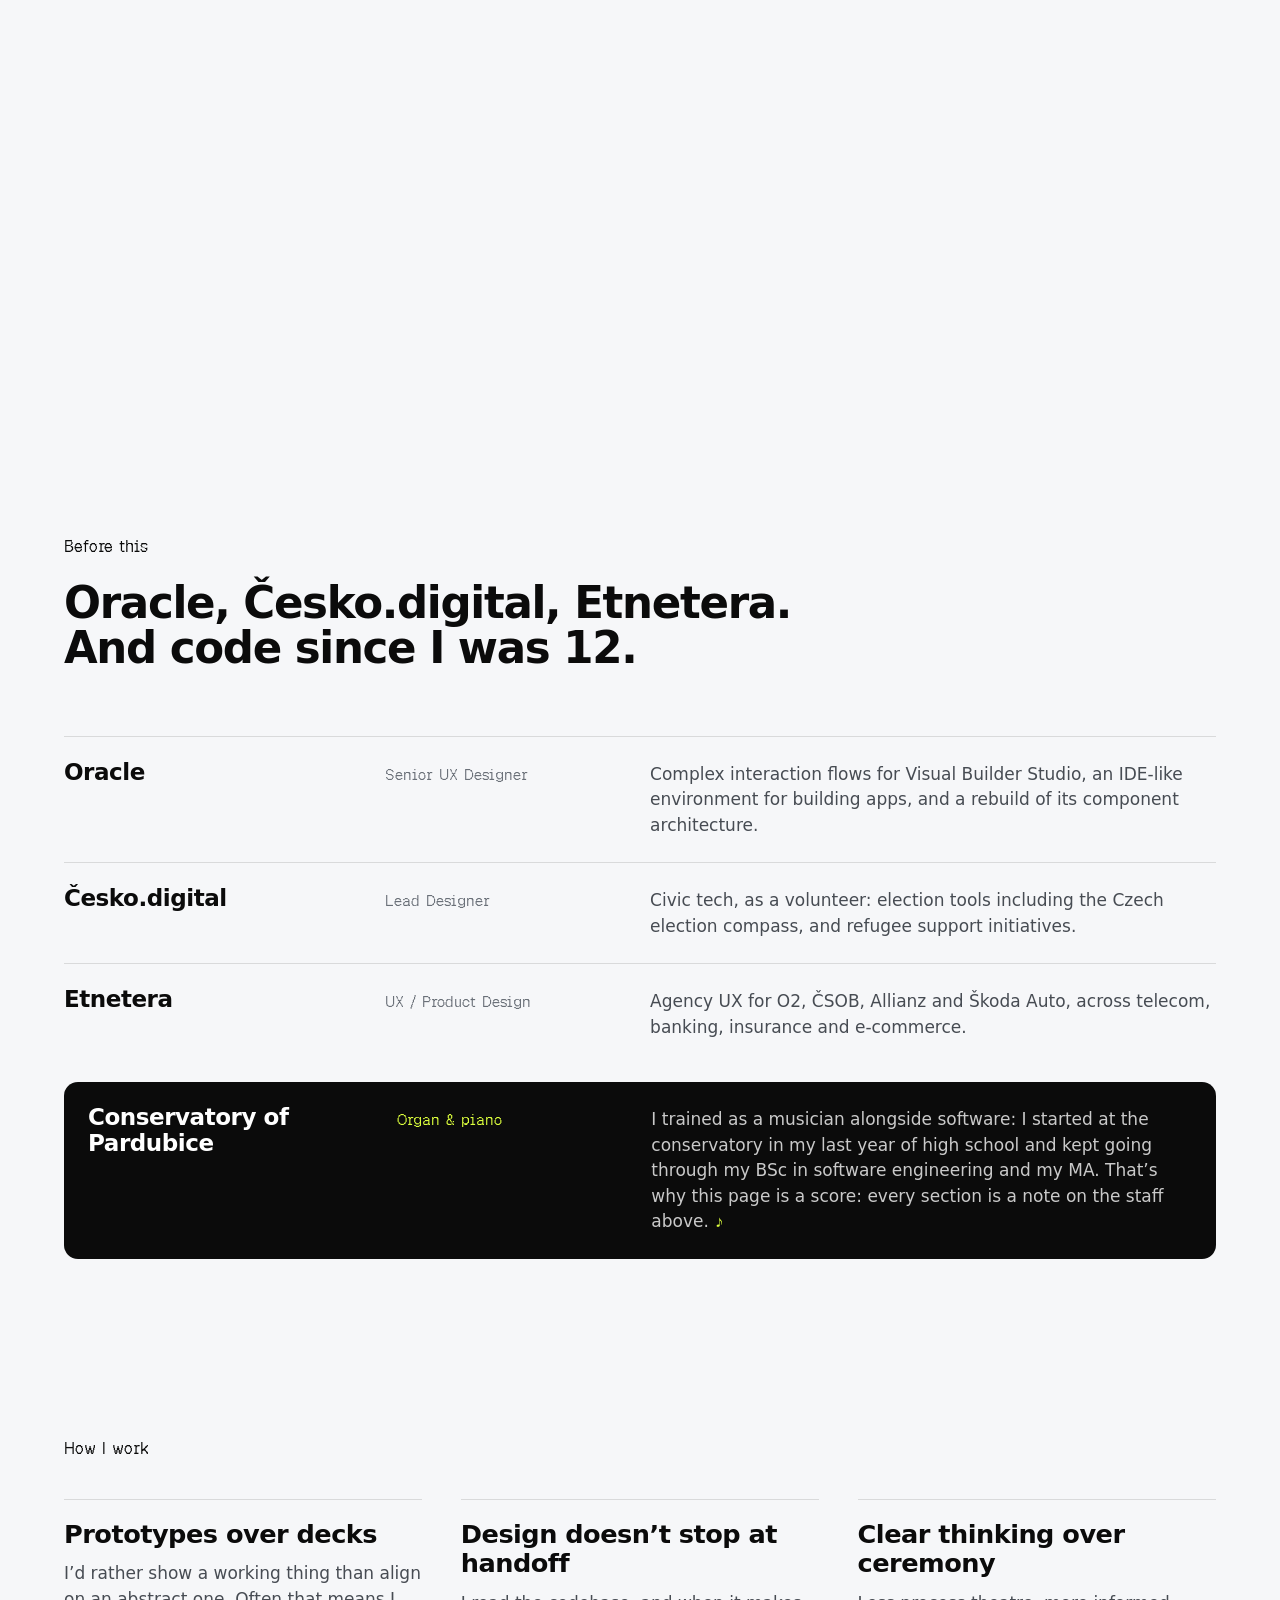
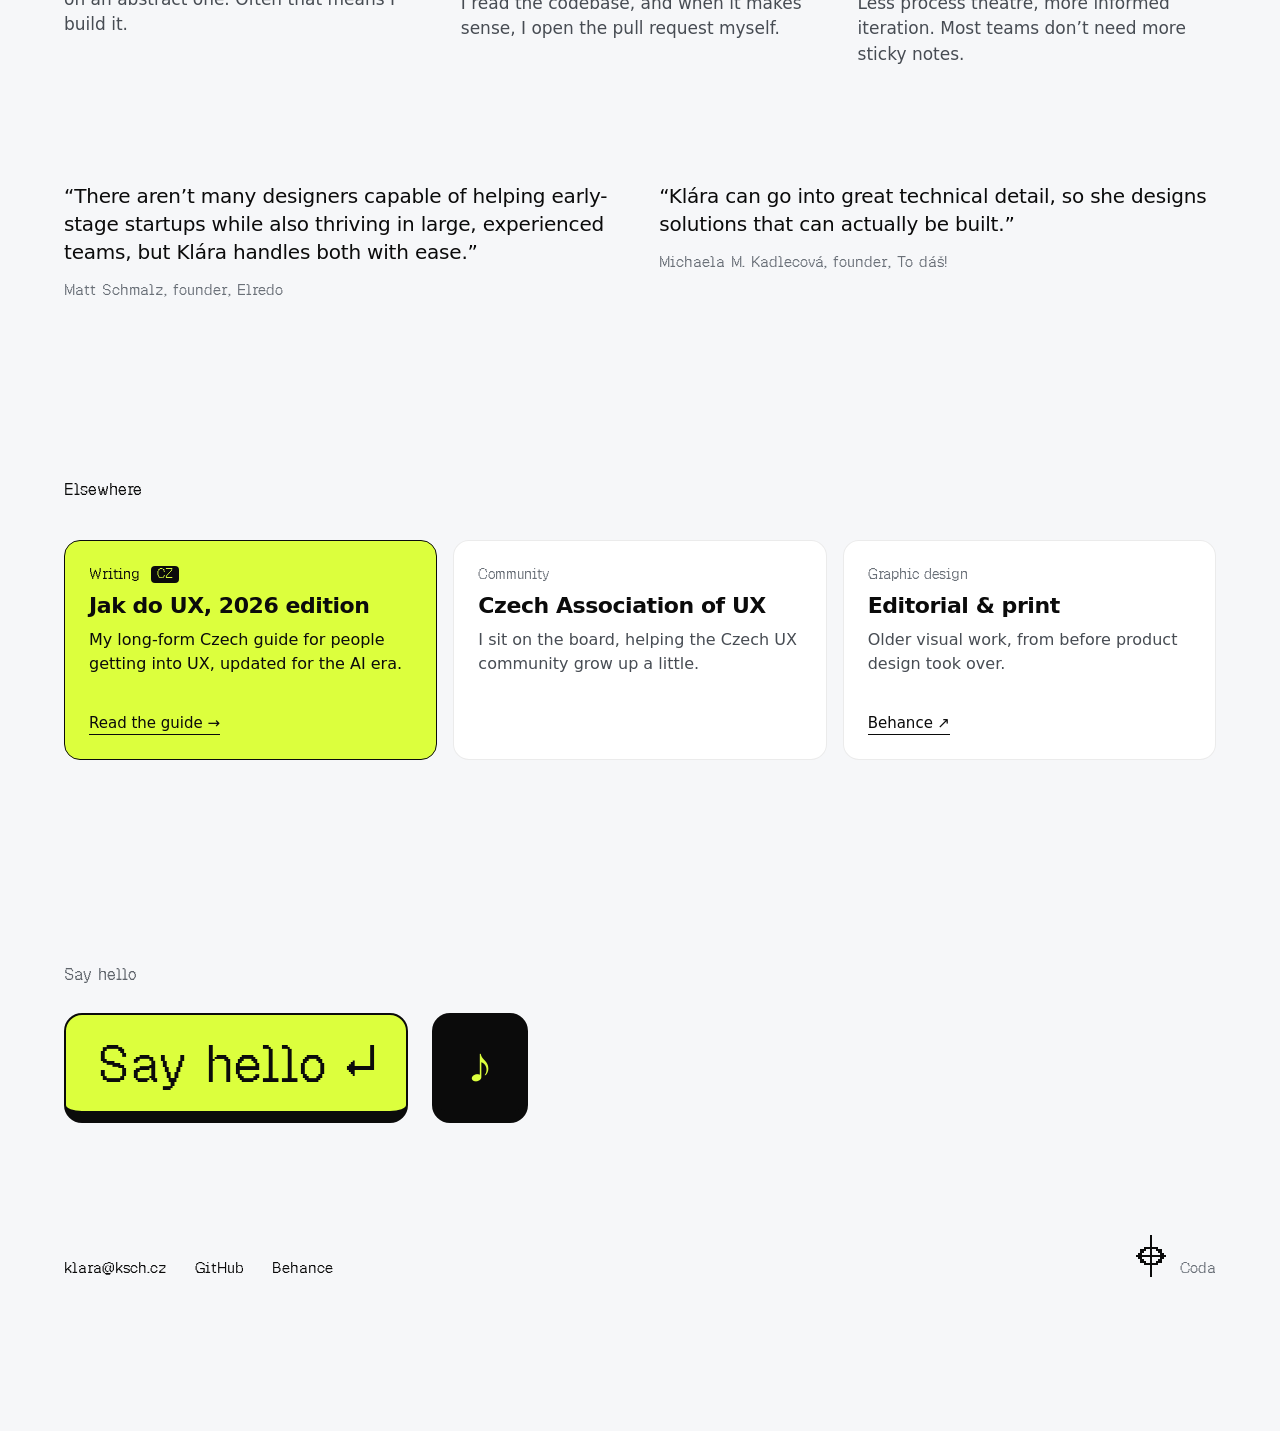
==== commit 3387154e: "Homepage: let GoatCounter through the security policy The page's CSP blocked count.js, so no visits " ====
--- a/index.html
+++ b/index.html
@@ -5,7 +5,7 @@
 <meta name="viewport" content="width=device-width, initial-scale=1, viewport-fit=cover">
 <title>Klára Scholleová — Staff Product Designer</title>
 <meta name="description" content="Staff Product Designer at SentinelOne, ex-Oracle. I design complex products, and I build things, hands-on.">
-<meta http-equiv="Content-Security-Policy" content="default-src 'self'; style-src 'self' 'unsafe-inline' https://fonts.googleapis.com; font-src 'self' https://fonts.gstatic.com; script-src 'self' 'unsafe-inline'; img-src 'self' data:; frame-src 'self' https://klarasch.github.io; connect-src 'self';">
+<meta http-equiv="Content-Security-Policy" content="default-src 'self'; style-src 'self' 'unsafe-inline' https://fonts.googleapis.com; font-src 'self' https://fonts.gstatic.com; script-src 'self' 'unsafe-inline' https://gc.zgo.at; img-src 'self' data: https://klarasch.goatcounter.com; frame-src 'self' https://klarasch.github.io; connect-src 'self' https://klarasch.goatcounter.com;">
 <meta name="theme-color" content="#F6F7F9">
 <meta property="og:type" content="website">
 <meta property="og:url" content="https://ksch.cz/">
--- a/assets/home.css
+++ b/assets/home.css
@@ -94,9 +94,9 @@
 #staffTilt { position: absolute; inset: 0; transform-origin: 50% 70%; }
 #staff svg { position: absolute; inset: 0; width: 100%; height: 100%; overflow: visible; }
 #staff path { fill: none; stroke-width: 1.2; }
-#playhead { position: absolute; width: 1.5px; transition: opacity .4s; }
-#nowTag { position: absolute; font-family: var(--pix); font-size: 12px; white-space: nowrap; color: var(--blue); transition: opacity .3s; }
-.nt { position: absolute; padding: 0; border: 0; background: transparent; cursor: pointer; width: 40px; height: 40px; pointer-events: auto; opacity: 0; transition: opacity .5s ease; -webkit-tap-highlight-color: transparent; }
+#playhead { position: absolute; left: 0; top: 0; width: 1.5px; transition: opacity .4s; }
+#nowTag { position: absolute; left: 0; top: 0; font-family: var(--pix); font-size: 12px; white-space: nowrap; color: var(--blue); transition: opacity .3s; }
+.nt { position: absolute; left: 0; top: 0; padding: 0; border: 0; background: transparent; cursor: pointer; width: 40px; height: 40px; pointer-events: auto; opacity: 0; transition: opacity .5s ease; -webkit-tap-highlight-color: transparent; }
 .nt .hd { position: absolute; left: 50%; top: 50%; transition: transform .3s cubic-bezier(.3, 1.7, .5, 1); }
 .nt:hover .hd, .nt:focus-visible .hd { transform: scale(1.35) !important; }
 .nt .tip { position: absolute; left: 34px; top: 50%; transform: translateY(-50%); white-space: nowrap; font-family: var(--pix); font-size: 14px; opacity: 0; transition: opacity .2s; pointer-events: none; }
@@ -109,7 +109,7 @@
 
 /* ---------- hero ---------- */
 #top { position: relative; height: calc(var(--H) * .93); }
-#heroInner { position: absolute; left: var(--pad); right: var(--pad); top: calc(84px + var(--H) * .05); }
+#heroInner { position: absolute; left: var(--pad); right: var(--pad); top: calc(84px + var(--H) * .05); will-change: transform, opacity; }
 #top h1 { margin: 0; font-size: clamp(34px, min(5vw, calc(var(--H) * .08)), 76px); line-height: 1.02; letter-spacing: -.04em; font-weight: 600; max-width: 13em; }
 .hl { font-family: var(--pix); font-weight: 400; font-size: .9em; letter-spacing: -.04em; -webkit-box-decoration-break: clone; box-decoration-break: clone; padding: 0 .14em; margin: 0 .04em; }
 .hl.b { background: var(--blue); color: #fff; }
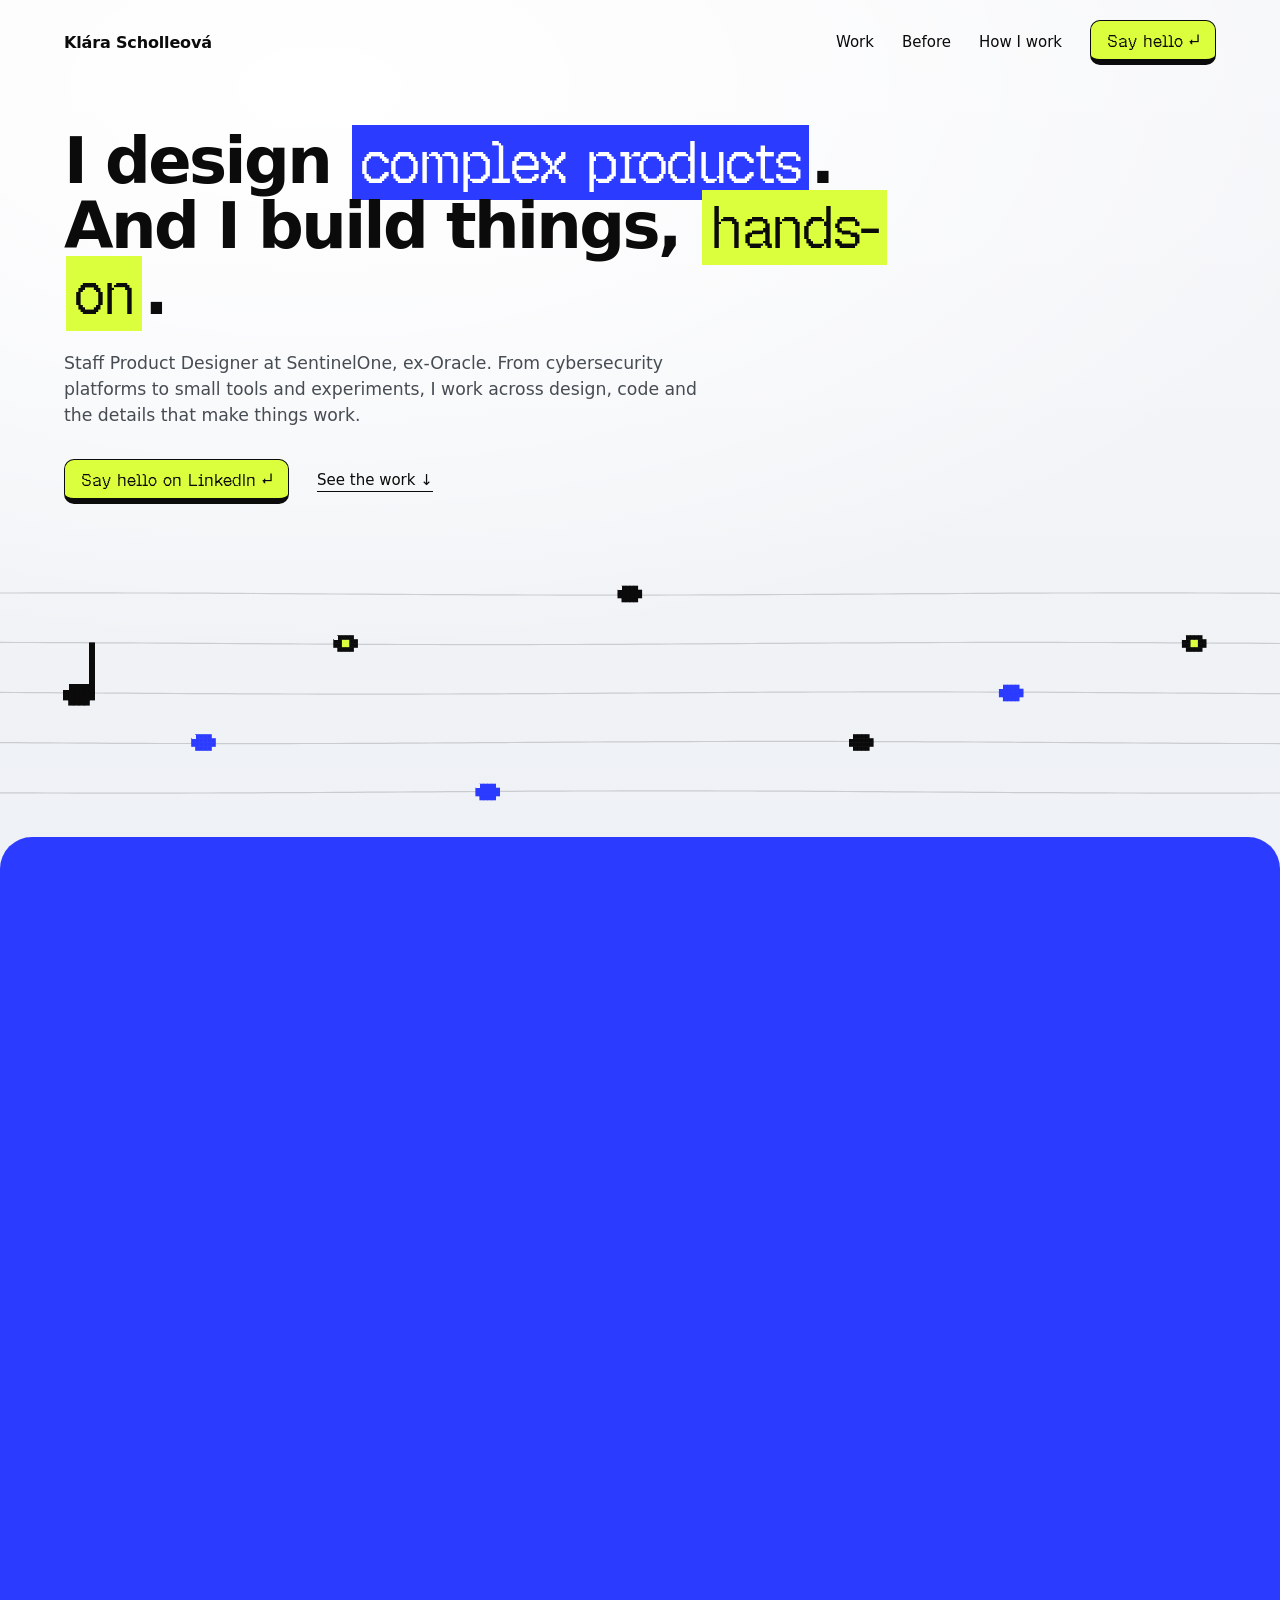
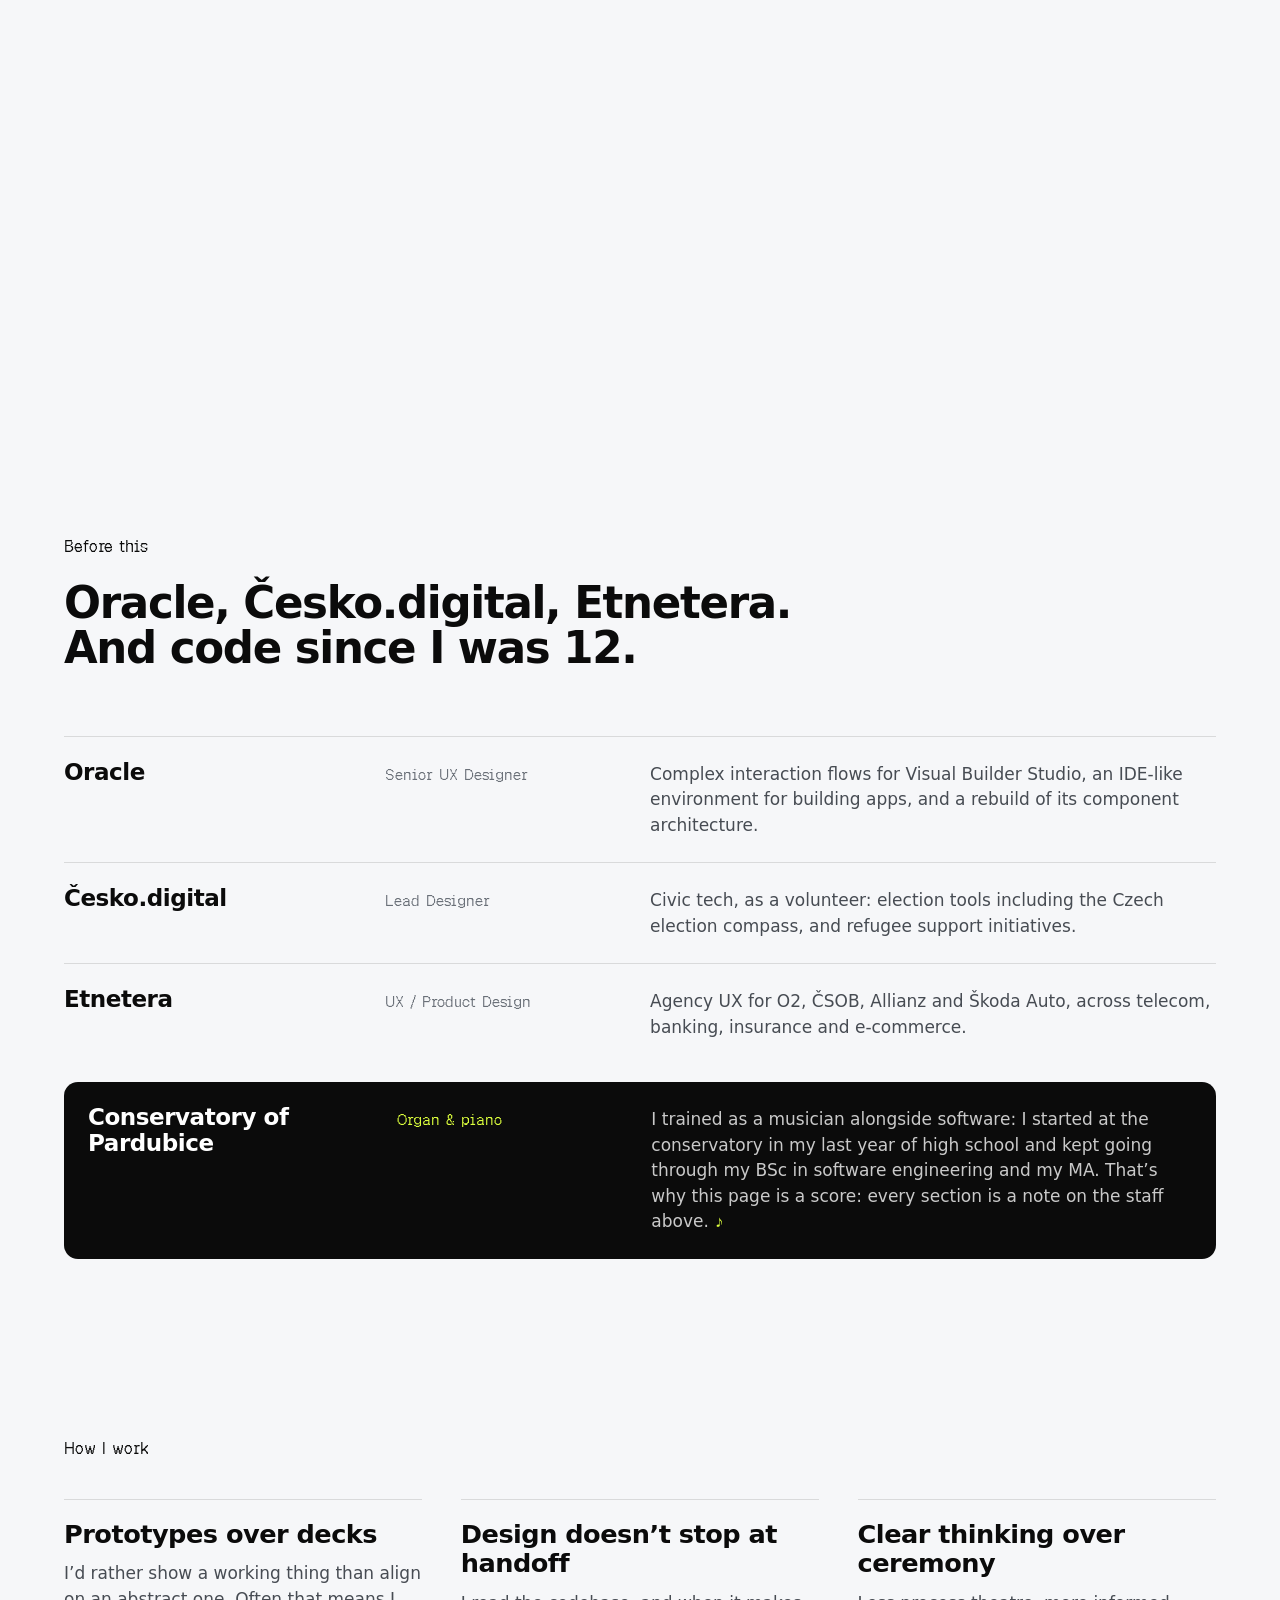
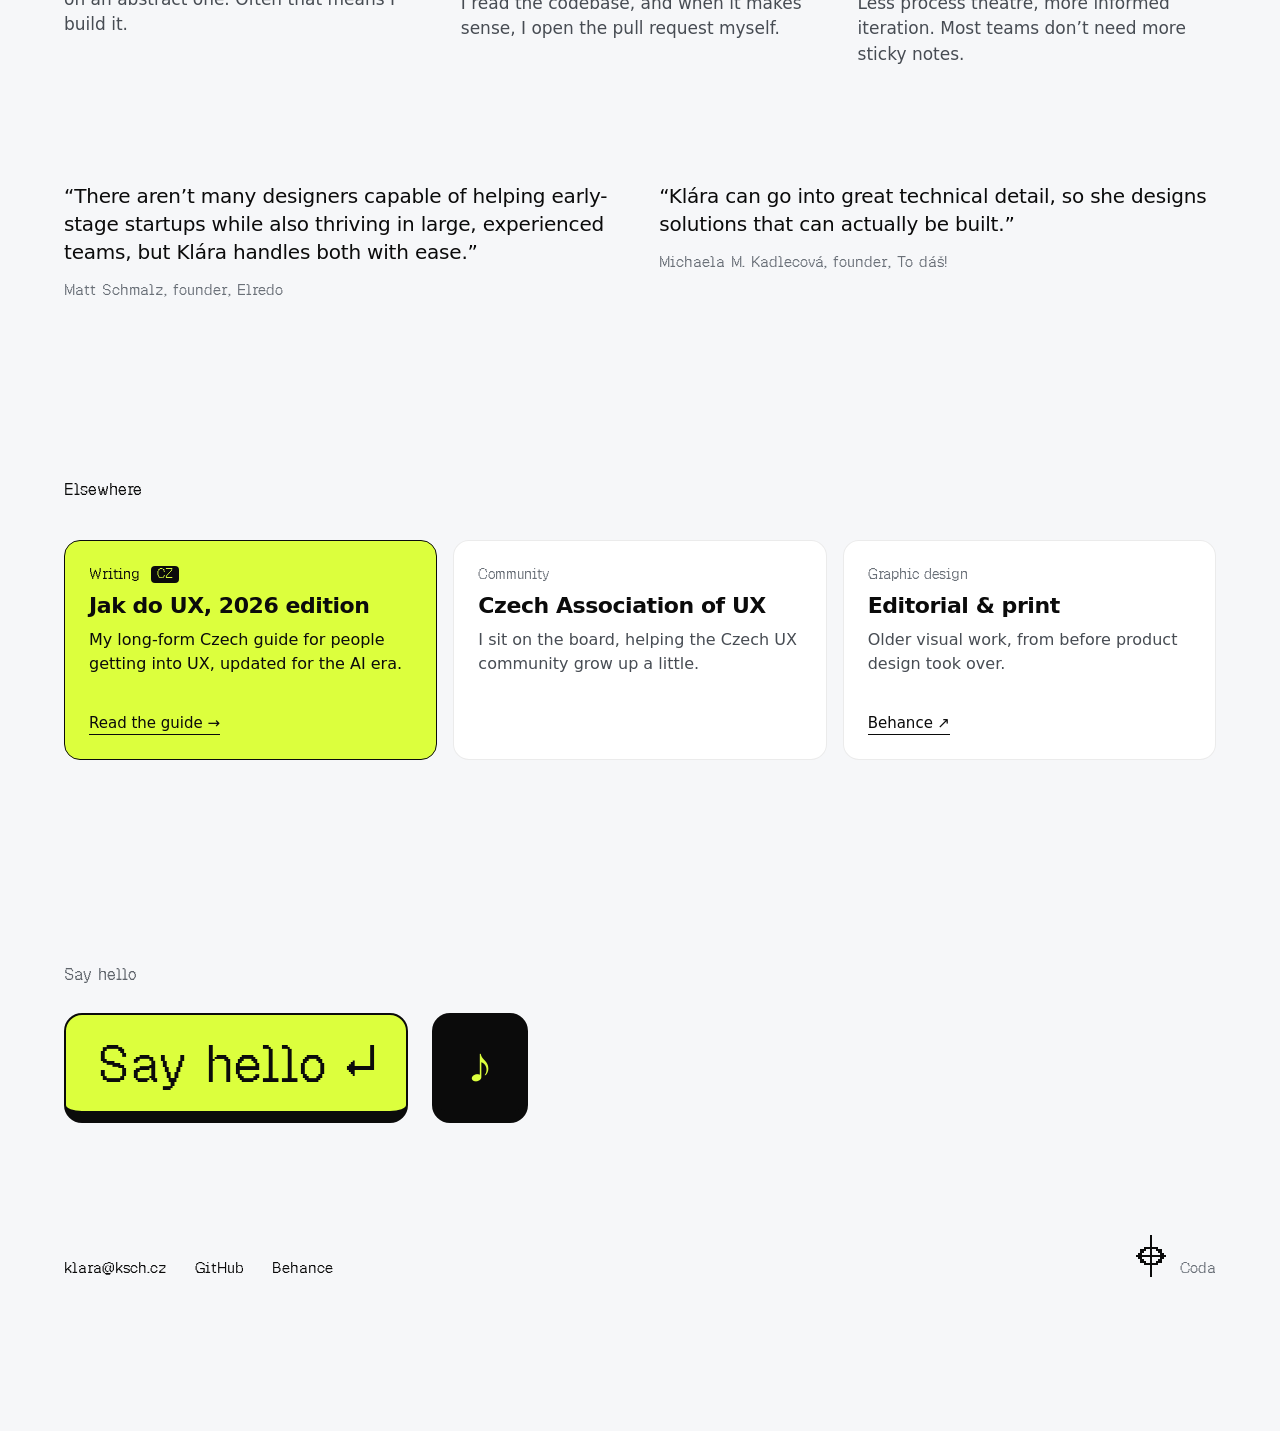
==== commit 5b7769aa: "Homepage: keycap menu on phones Co-Authored-By: Claude Opus 5.5 <noreply@anthropic.com> Claude-Sessi" ====
--- a/index.html
+++ b/index.html
@@ -34,8 +34,21 @@
   <div class="right">
     <div class="links" id="navLinks"><a class="lnk" href="#stage">Work</a><a class="lnk" href="#before">Before</a><a class="lnk" href="#how">How I work</a></div>
     <a class="key sm off" id="navHello" data-sent href="https://www.linkedin.com/in/klara-scholleova/" target="_blank" rel="noopener">Say hello ↵</a>
+    <button class="key ic" id="navMenu" aria-label="Menu" aria-expanded="false" aria-controls="menu"><span></span><span></span><span></span></button>
   </div>
 </nav>
+
+<!-- phones: the links live behind a keycap -->
+<div id="menu" aria-label="Menu" hidden>
+  <nav class="list" aria-label="Sections">
+    <a href="#stage"><span class="num">01</span>Work</a>
+    <a href="#before"><span class="num">02</span>Before</a>
+    <a href="#how"><span class="num">03</span>How I work</a>
+    <a href="#elsewhere"><span class="num">04</span>Elsewhere</a>
+  </nav>
+  <a class="key lg" data-sent href="https://www.linkedin.com/in/klara-scholleova/" target="_blank" rel="noopener">Say hello ↵</a>
+  <div class="base"><a class="lnk" href="mailto:klara@ksch.cz">klara@ksch.cz</a><a class="lnk" href="https://github.com/klarasch" target="_blank" rel="noopener">GitHub</a></div>
+</div>
 
 <!-- The page as a score: five lines, one note per section, a playhead for scroll. -->
 <div id="staff" role="navigation" aria-label="Page score">
--- a/assets/home.css
+++ b/assets/home.css
@@ -89,6 +89,39 @@
 #navHello { transition: opacity .3s, transform .3s, visibility 0s; }
 #navHello.off { opacity: 0; visibility: hidden; transform: translateY(-8px); pointer-events: none; transition: opacity .25s, transform .25s, visibility 0s .25s; }
 
+/* ---------- phone menu: a keycap that opens a sheet ---------- */
+#navMenu { display: none; }
+@media (max-width: 719px) {
+  #nav .right { gap: 10px; }
+  #navMenu { display: inline-flex; flex-direction: column; justify-content: center; align-items: center; gap: 4px; width: 44px; height: 40px; padding: 0; font-size: 0; }
+  #navMenu span { display: block; width: 18px; height: 2px; background: var(--ink); transition: transform .3s var(--ease), opacity .2s; }
+  .menu-open #navMenu span:nth-child(1) { transform: translateY(6px) rotate(45deg); }
+  .menu-open #navMenu span:nth-child(2) { opacity: 0; }
+  .menu-open #navMenu span:nth-child(3) { transform: translateY(-6px) rotate(-45deg); }
+}
+#menu {
+  position: fixed; inset: 0; z-index: 10; background: var(--mist);
+  display: flex; flex-direction: column; align-items: flex-start; gap: 36px;
+  padding: calc(var(--hdr) + 28px) var(--pad) calc(28px + env(safe-area-inset-bottom));
+  overflow-y: auto; overscroll-behavior: contain;
+  opacity: 0; transform: translateY(-12px); transition: opacity .25s var(--ease), transform .35s var(--ease);
+}
+#menu[hidden] { display: none; }
+#menu.in { opacity: 1; transform: none; }
+#menu .list { display: flex; flex-direction: column; gap: 6px; width: 100%; }
+#menu .list a { display: flex; align-items: center; gap: 14px; padding: 8px 0; border-bottom: 1px solid rgba(11, 11, 11, .1); font-size: clamp(32px, 10vw, 44px); font-weight: 600; letter-spacing: -.03em; line-height: 1.1; opacity: 0; transform: translateY(16px); transition: opacity .4s var(--ease), transform .5s var(--ease); }
+#menu .list .num { margin: 0; font-size: 14px; vertical-align: 0; }
+#menu .list a:nth-child(2) { transition-delay: 40ms; }
+#menu .list a:nth-child(3) { transition-delay: 80ms; }
+#menu .list a:nth-child(4) { transition-delay: 120ms; }
+#menu.in .list a { opacity: 1; transform: none; }
+#menu .key.lg { font-size: 28px; }
+#menu .base { margin-top: auto; display: flex; gap: 24px; font-family: var(--pix); font-size: 15px; color: var(--grey-2); }
+.menu-open, .menu-open body { overflow: hidden; }
+.menu-open #nav { z-index: 11; color: var(--ink) !important; }
+.menu-open #navHello { visibility: hidden; }
+.menu-open #staff { visibility: hidden; }
+
 /* ---------- staff ---------- */
 #staff { position: fixed; inset: 0; z-index: 9; pointer-events: none; }
 #staffTilt { position: absolute; inset: 0; transform-origin: 50% 70%; }
@@ -99,7 +132,7 @@
 .nt { position: absolute; left: 0; top: 0; padding: 0; border: 0; background: transparent; cursor: pointer; width: 40px; height: 40px; pointer-events: auto; opacity: 0; transition: opacity .5s ease; -webkit-tap-highlight-color: transparent; }
 .nt .hd { position: absolute; left: 50%; top: 50%; transition: transform .3s cubic-bezier(.3, 1.7, .5, 1); }
 .nt:hover .hd, .nt:focus-visible .hd { transform: scale(1.35) !important; }
-.nt .tip { position: absolute; left: 34px; top: 50%; transform: translateY(-50%); white-space: nowrap; font-family: var(--pix); font-size: 14px; opacity: 0; transition: opacity .2s; pointer-events: none; }
+.nt .tip { position: absolute; left: 42px; top: 50%; transform: translateY(-50%); white-space: nowrap; font-family: var(--pix); font-size: 14px; opacity: 0; transition: opacity .2s; pointer-events: none; }
 .nt:hover .tip, .nt:focus-visible .tip { opacity: 1; }
 .nt:focus { outline: none; }
 
@@ -267,5 +300,5 @@
 
 @media (prefers-reduced-motion: reduce) {
   html { scroll-behavior: auto; }
-  .rv, .scene .txt, .scene .vis { transition-duration: .01s !important; }
-}
+  .rv, .scene .txt, .scene .vis, #menu, #menu .list a { transition-duration: .01s !important; }
+}
